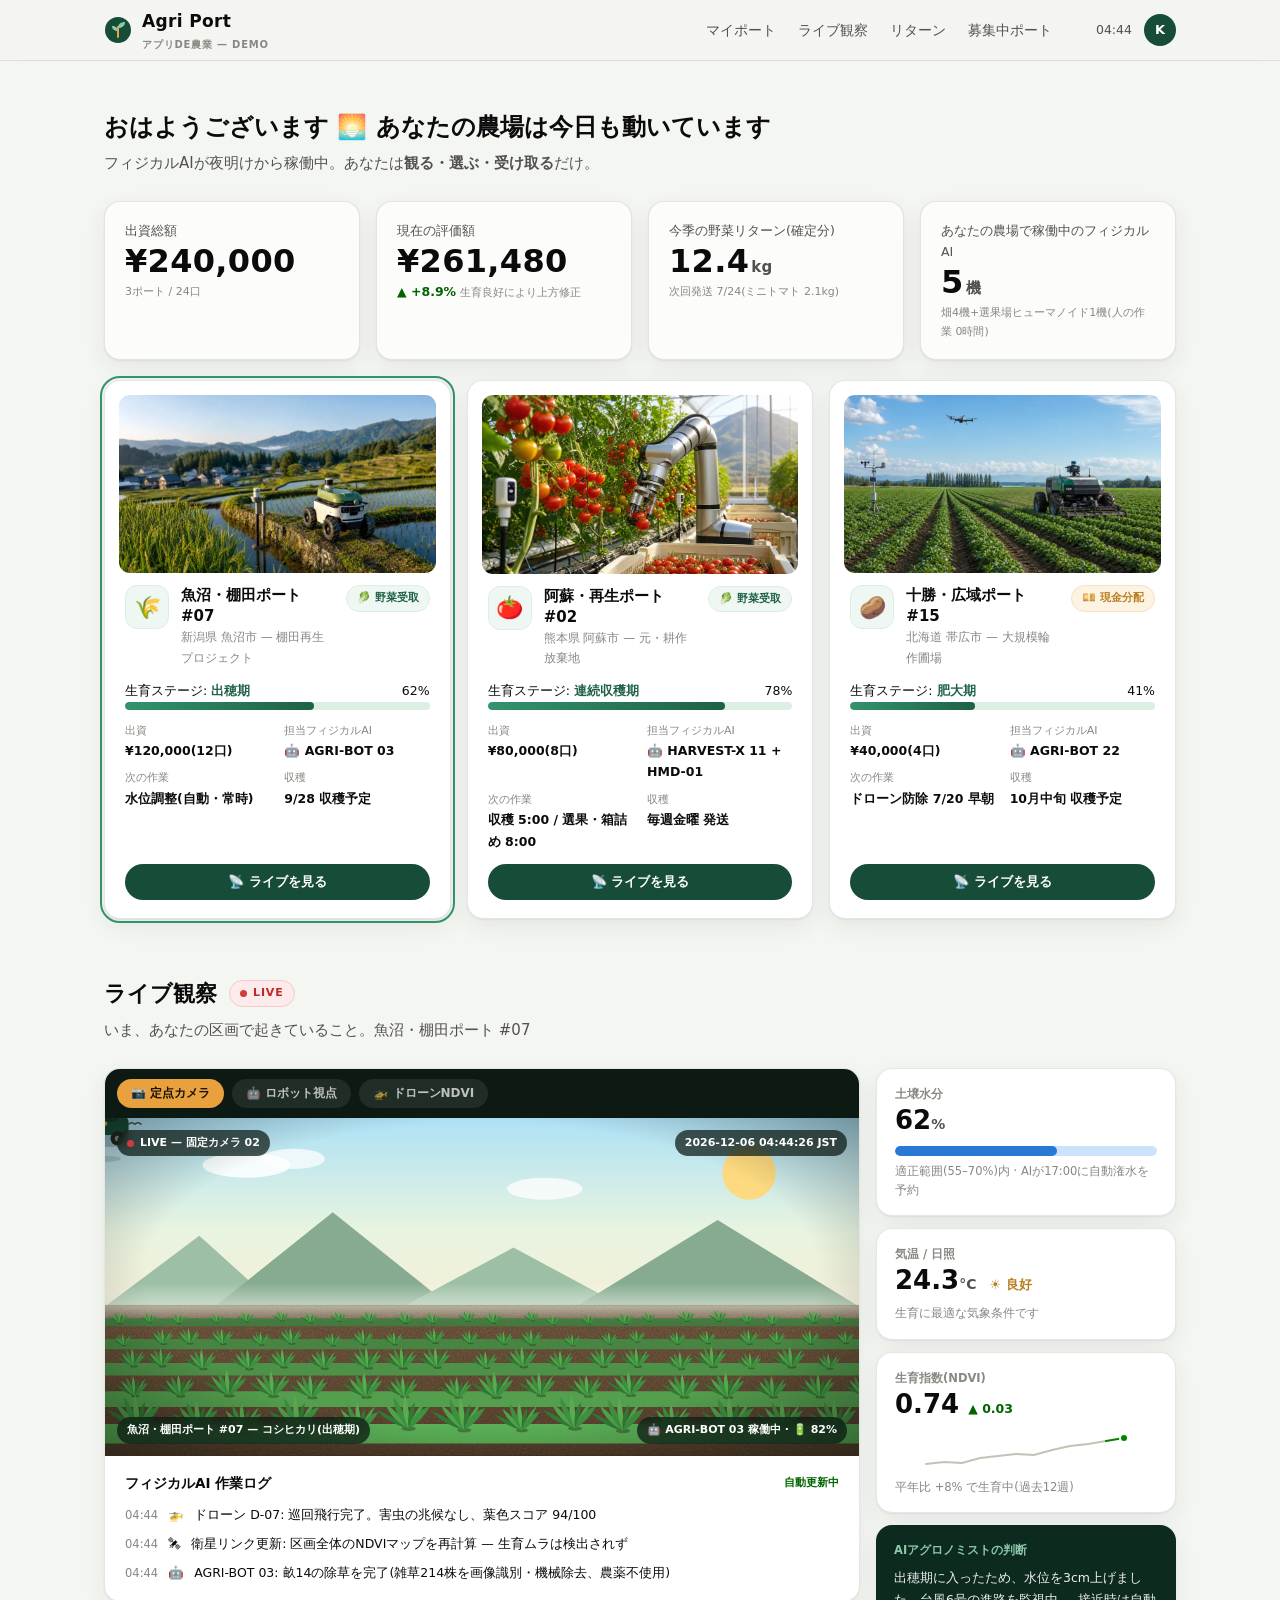
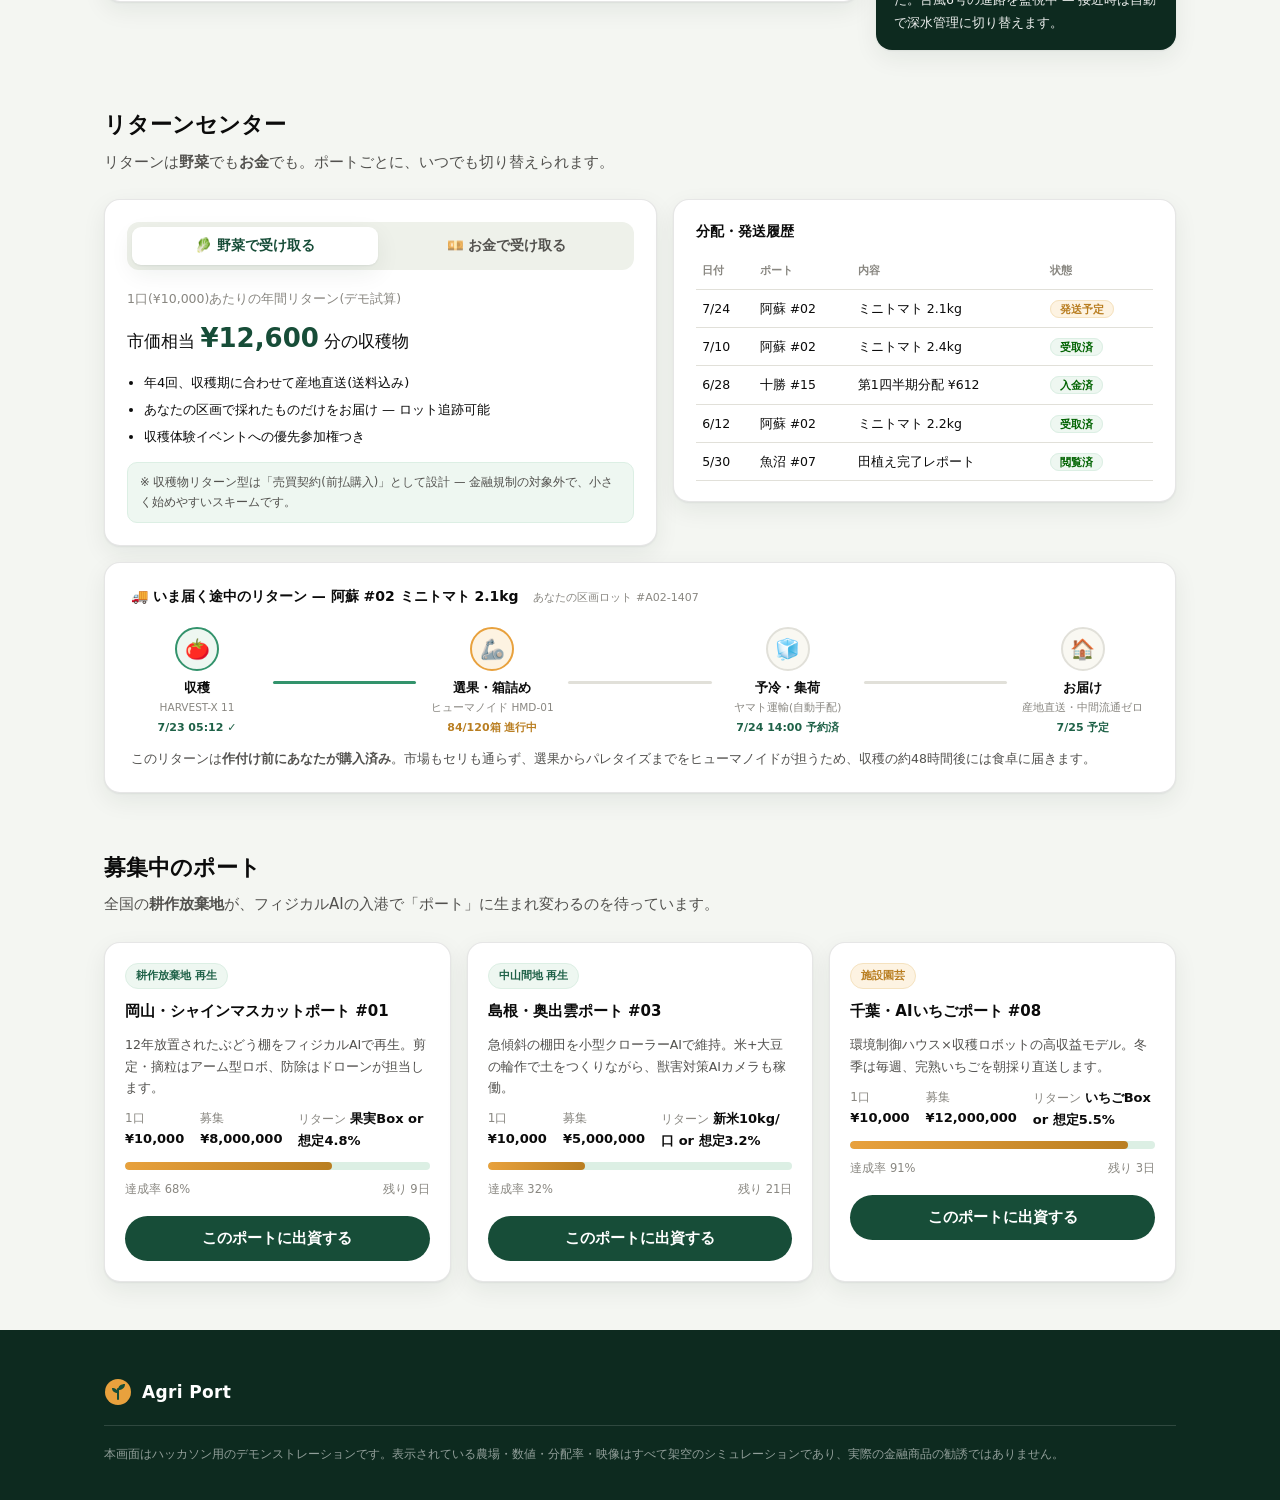
==== app.html @ afea21f0 "Agri Port — フィジカルAI×投資型参加農業のハッカソンDEMO アプリDE農業: フィジカルAIが耕作を担い、人間は1口1万円から出資して アプリでライブ観察し、リターンを野菜か金銭で受け" ====
<!DOCTYPE html>
<html lang="ja">
<head>
<meta charset="UTF-8">
<meta name="viewport" content="width=device-width, initial-scale=1.0">
<title>Agri Port — マイポート | アプリDE農業</title>
<link rel="stylesheet" href="assets/style.css">
<link rel="stylesheet" href="assets/app.css">
<link rel="icon" href="data:image/svg+xml,<svg xmlns='http://www.w3.org/2000/svg' viewBox='0 0 100 100'><text y='.9em' font-size='90'>🌱</text></svg>">
</head>
<body class="app-body">

<header class="site-header app-header">
  <div class="wrap">
    <a class="brand" href="index.html">
      <svg class="brand-mark" viewBox="0 0 28 28" aria-hidden="true">
        <circle cx="14" cy="14" r="13" fill="#174d38"/>
        <path d="M14 21V11" stroke="#e8a13d" stroke-width="2" stroke-linecap="round"/>
        <path d="M14 12c0-4 3-6 7-6 0 4-3 6-7 6zM14 15c0-3-2.5-5-6-5 0 3.5 2.5 5 6 5z" fill="#8cc7aa"/>
      </svg>
      <span>Agri Port<small>アプリDE農業 — DEMO</small></span>
    </a>
    <nav class="site-nav app-nav">
      <a href="#portfolio">マイポート</a>
      <a href="#live">ライブ観察</a>
      <a href="#returns">リターン</a>
      <a href="#market">募集中ポート</a>
    </nav>
    <div class="user-chip">
      <span class="clock" id="clock">--:--</span>
      <span class="avatar" aria-hidden="true">K</span>
    </div>
  </div>
</header>

<main class="wrap app-main">

  <!-- ================= Portfolio summary ================= -->
  <section id="portfolio" class="app-section">
    <div class="app-section-head">
      <h1>おはようございます 🌅 あなたの農場は今日も動いています</h1>
      <p class="app-lede">フィジカルAIが夜明けから稼働中。あなたは<strong>観る・選ぶ・受け取る</strong>だけ。</p>
    </div>

    <div class="stat-row">
      <div class="stat-tile">
        <div class="stat-label">出資総額</div>
        <div class="stat-value">¥240,000</div>
        <div class="stat-note">3ポート / 24口</div>
      </div>
      <div class="stat-tile">
        <div class="stat-label">現在の評価額</div>
        <div class="stat-value">¥261,480</div>
        <div class="stat-delta up">▲ +8.9% <span class="stat-note-inline">生育良好により上方修正</span></div>
      </div>
      <div class="stat-tile">
        <div class="stat-label">今季の野菜リターン(確定分)</div>
        <div class="stat-value">12.4<small>kg</small></div>
        <div class="stat-note">次回発送 7/24(ミニトマト 2.1kg)</div>
      </div>
      <div class="stat-tile">
        <div class="stat-label">あなたの農場で稼働中のフィジカルAI</div>
        <div class="stat-value">5<small>機</small></div>
        <div class="stat-note">畑4機+選果場ヒューマノイド1機(人の作業 0時間)</div>
      </div>
    </div>

    <div class="port-grid" id="portGrid"><!-- JS renders port cards --></div>
  </section>

  <!-- ================= Live observe ================= -->
  <section id="live" class="app-section">
    <div class="app-section-head">
      <h2>ライブ観察 <span class="live-pill"><span class="live-dot"></span>LIVE</span></h2>
      <p class="app-lede">いま、あなたの区画で起きていること。<span id="liveSubtitle">魚沼・棚田ポート #07</span></p>
    </div>

    <div class="live-layout">
      <div class="live-stage card">
        <div class="cam-tabs" role="tablist" aria-label="カメラ切替">
          <button class="cam-tab on" data-cam="fixed" role="tab" aria-selected="true">📷 定点カメラ</button>
          <button class="cam-tab" data-cam="pov" role="tab" aria-selected="false">🤖 ロボット視点</button>
          <button class="cam-tab" data-cam="ndvi" role="tab" aria-selected="false">🚁 ドローンNDVI</button>
        </div>
        <div class="live-scene-wrap">
          <svg id="camFixed" class="cam-view" viewBox="0 0 960 430" role="img" aria-label="農場のライブ映像 — 定点カメラ(デモ用アニメーション)">
            <defs>
              <linearGradient id="sky" x1="0" y1="0" x2="0" y2="1">
                <stop offset="0" stop-color="#aee1f5"/>
                <stop offset="0.6" stop-color="#e8f4e0"/>
                <stop offset="1" stop-color="#f4efd8"/>
              </linearGradient>
              <linearGradient id="soil" x1="0" y1="0" x2="0" y2="1">
                <stop offset="0" stop-color="#8a6b4d"/>
                <stop offset="1" stop-color="#6d5138"/>
              </linearGradient>
            </defs>

            <!-- sky -->
            <rect width="960" height="240" fill="url(#sky)"/>
            <circle cx="820" cy="70" r="34" fill="#ffd97a" opacity="0.95"/>
            <g id="clouds">
              <ellipse cx="180" cy="60" rx="56" ry="16" fill="#fff" opacity="0.85"/>
              <ellipse cx="240" cy="52" rx="40" ry="13" fill="#fff" opacity="0.7"/>
              <ellipse cx="560" cy="90" rx="48" ry="14" fill="#fff" opacity="0.75"/>
            </g>
            <!-- mountains -->
            <path d="M0 240 L120 150 L220 240 Z" fill="#9dbfa5"/>
            <path d="M140 240 L290 120 L440 240 Z" fill="#86ab90"/>
            <path d="M380 240 L520 165 L660 240 Z" fill="#9dbfa5"/>
            <path d="M600 240 L780 130 L960 240 Z" fill="#86ab90"/>

            <!-- field -->
            <rect y="238" width="960" height="192" fill="url(#soil)"/>
            <g id="rows">
              <path d="M0 260 H960" stroke="#3f7d3f" stroke-width="10" opacity="0.9"/>
              <path d="M0 288 H960" stroke="#468a44" stroke-width="13" opacity="0.92"/>
              <path d="M0 320 H960" stroke="#4d964a" stroke-width="16" opacity="0.94"/>
              <path d="M0 358 H960" stroke="#54a350" stroke-width="20" opacity="0.96"/>
              <path d="M0 402 H960" stroke="#5bb057" stroke-width="25"/>
            </g>

            <!-- autonomous robot -->
            <g id="robot">
              <ellipse cx="0" cy="30" rx="34" ry="7" fill="#000" opacity="0.18"/>
              <rect x="-30" y="-2" width="60" height="24" rx="7" fill="#174d38"/>
              <rect x="-22" y="-14" width="30" height="16" rx="5" fill="#2a7a59"/>
              <rect x="-16" y="-10" width="12" height="8" rx="2" fill="#bfe9d4"/>
              <circle cx="-16" cy="26" r="9" fill="#20261f"/>
              <circle cx="16" cy="26" r="9" fill="#20261f"/>
              <circle cx="-16" cy="26" r="3.5" fill="#8a8a8a"/>
              <circle cx="16" cy="26" r="3.5" fill="#8a8a8a"/>
              <rect x="24" y="-22" width="3" height="22" fill="#e8a13d"/>
              <circle cx="25.5" cy="-24" r="4" fill="#e8a13d">
                <animate attributeName="opacity" values="1;0.3;1" dur="1.6s" repeatCount="indefinite"/>
              </circle>
            </g>

            <!-- drone -->
            <g id="drone">
              <ellipse cx="0" cy="52" rx="20" ry="4" fill="#000" opacity="0.12"/>
              <rect x="-16" y="-4" width="32" height="9" rx="4" fill="#123a2b"/>
              <line x1="-16" y1="0" x2="-30" y2="-8" stroke="#123a2b" stroke-width="3"/>
              <line x1="16" y1="0" x2="30" y2="-8" stroke="#123a2b" stroke-width="3"/>
              <ellipse cx="-30" cy="-9" rx="10" ry="2.6" fill="#52514e" opacity="0.8">
                <animate attributeName="rx" values="10;4;10" dur="0.22s" repeatCount="indefinite"/>
              </ellipse>
              <ellipse cx="30" cy="-9" rx="10" ry="2.6" fill="#52514e" opacity="0.8">
                <animate attributeName="rx" values="4;10;4" dur="0.22s" repeatCount="indefinite"/>
              </ellipse>
              <circle cx="0" cy="7" r="3" fill="#e8a13d"/>
            </g>
          </svg>

          <svg id="camPov" class="cam-view hidden" viewBox="0 0 960 430" role="img" aria-label="AGRI-BOT 03の機体カメラ映像 — AI雑草検出(デモ用アニメーション)"></svg>
          <svg id="camNdvi" class="cam-view hidden" viewBox="0 0 960 430" role="img" aria-label="ドローンによるNDVI生育マップ(デモ用アニメーション)"></svg>

          <div class="scene-chip scene-chip-tl"><span class="live-dot"></span> <span id="sceneCamLabel">LIVE — 固定カメラ 02</span></div>
          <div class="scene-chip scene-chip-tr" id="sceneClock">2026-07-18 07:41:23 JST</div>
          <div class="scene-chip scene-chip-bl" id="scenePort">魚沼・棚田ポート #07 — コシヒカリ(出穂期)</div>
          <div class="scene-chip scene-chip-br" id="sceneBot">🤖 AGRI-BOT 03 稼働中 · 🔋 82%</div>
        </div>

        <div class="log-feed">
          <div class="log-head">
            <strong>フィジカルAI 作業ログ</strong>
            <span class="log-live">自動更新中</span>
          </div>
          <ul id="logFeed"></ul>
        </div>
      </div>

      <aside class="telemetry">
        <div class="tele-card card">
          <div class="tele-label">土壌水分</div>
          <div class="tele-value">62<small>%</small></div>
          <div class="meter" role="img" aria-label="土壌水分 62% — 適正範囲">
            <div class="meter-fill" style="width:62%"></div>
          </div>
          <div class="tele-note">適正範囲(55–70%)内 · AIが17:00に自動潅水を予約</div>
        </div>
        <div class="tele-card card">
          <div class="tele-label">気温 / 日照</div>
          <div class="tele-value">24.3<small>°C</small> <span class="tele-sun">☀ 良好</span></div>
          <div class="tele-note">生育に最適な気象条件です</div>
        </div>
        <div class="tele-card card">
          <div class="tele-label">生育指数(NDVI)</div>
          <div class="tele-value">0.74 <span class="tele-up">▲ 0.03</span></div>
          <svg class="spark" viewBox="0 0 200 44" aria-hidden="true">
            <polyline points="0,36 18,34 36,35 54,30 72,28 90,26 108,27 126,22 144,18 162,16 180,13" fill="none" stroke="#c3c2b7" stroke-width="2" stroke-linecap="round"/>
            <polyline points="180,13 198,10" fill="none" stroke="#008300" stroke-width="2" stroke-linecap="round"/>
            <circle cx="198" cy="10" r="4" fill="#008300" stroke="#fcfcfb" stroke-width="2"/>
          </svg>
          <div class="tele-note">平年比 +8% で生育中(過去12週)</div>
        </div>
        <div class="tele-card card tele-ai">
          <div class="tele-label">AIアグロノミストの判断</div>
          <p>出穂期に入ったため、水位を3cm上げました。台風6号の進路を監視中 — 接近時は自動で深水管理に切り替えます。</p>
        </div>
      </aside>
    </div>
  </section>

  <!-- ================= Returns ================= -->
  <section id="returns" class="app-section">
    <div class="app-section-head">
      <h2>リターンセンター</h2>
      <p class="app-lede">リターンは<strong>野菜</strong>でも<strong>お金</strong>でも。ポートごとに、いつでも切り替えられます。</p>
    </div>

    <div class="returns-layout">
      <div class="return-sim card">
        <div class="return-toggle" role="tablist" aria-label="リターン方式の選択">
          <button class="rt-btn on" id="rtVeg" role="tab" aria-selected="true">🥬 野菜で受け取る</button>
          <button class="rt-btn" id="rtCash" role="tab" aria-selected="false">💴 お金で受け取る</button>
        </div>

        <div class="return-panel" id="panelVeg">
          <div class="rp-headline">1口(¥10,000)あたりの年間リターン(デモ試算)</div>
          <div class="rp-value">市価相当 <strong>¥12,600</strong> 分の収穫物</div>
          <ul class="rp-points">
            <li>年4回、収穫期に合わせて産地直送(送料込み)</li>
            <li>あなたの区画で採れたものだけをお届け — ロット追跡可能</li>
            <li>収穫体験イベントへの優先参加権つき</li>
          </ul>
          <div class="rp-note">※ 収穫物リターン型は「売買契約(前払購入)」として設計 — 金融規制の対象外で、小さく始めやすいスキームです。</div>
        </div>

        <div class="return-panel hidden" id="panelCash">
          <div class="rp-headline">1口(¥10,000)あたりの年間分配(デモ試算)</div>
          <div class="rp-value">想定分配率 <strong>3.0〜5.5%</strong> <span class="rp-small">(作柄連動)</span></div>
          <ul class="rp-points">
            <li>販売収益から運営費を除き、匿名組合契約に基づき分配</li>
            <li>作柄・市況により変動(元本保証はありません)</li>
            <li>分配金の一部を「次の荒廃農地再生」に再投資するオプションあり</li>
          </ul>
          <div class="rp-note">※ 金銭リターン型は金商法上の集団投資スキームに該当 — 第二種金融商品取引業者との提携により提供する設計です。</div>
        </div>
      </div>

      <div class="return-history card">
        <div class="rh-head">分配・発送履歴</div>
        <table>
          <thead><tr><th>日付</th><th>ポート</th><th>内容</th><th>状態</th></tr></thead>
          <tbody>
            <tr><td>7/24</td><td>阿蘇 #02</td><td>ミニトマト 2.1kg</td><td><span class="badge badge-plan">発送予定</span></td></tr>
            <tr><td>7/10</td><td>阿蘇 #02</td><td>ミニトマト 2.4kg</td><td><span class="badge badge-done">受取済</span></td></tr>
            <tr><td>6/28</td><td>十勝 #15</td><td>第1四半期分配 ¥612</td><td><span class="badge badge-done">入金済</span></td></tr>
            <tr><td>6/12</td><td>阿蘇 #02</td><td>ミニトマト 2.2kg</td><td><span class="badge badge-done">受取済</span></td></tr>
            <tr><td>5/30</td><td>魚沼 #07</td><td>田植え完了レポート</td><td><span class="badge badge-done">閲覧済</span></td></tr>
          </tbody>
        </table>
      </div>

      <div class="chain-card card">
        <div class="rh-head">🚚 いま届く途中のリターン — 阿蘇 #02 ミニトマト 2.1kg <span class="chain-note">あなたの区画ロット #A02-1407</span></div>
        <div class="chain-steps">
          <div class="chain-step done">
            <div class="cs-ico">🍅</div>
            <div class="cs-name">収穫</div>
            <div class="cs-by">HARVEST-X 11</div>
            <div class="cs-time">7/23 05:12 ✓</div>
          </div>
          <div class="chain-bar done"></div>
          <div class="chain-step active">
            <div class="cs-ico">🦾</div>
            <div class="cs-name">選果・箱詰め</div>
            <div class="cs-by">ヒューマノイド HMD-01</div>
            <div class="cs-time">84/120箱 進行中</div>
          </div>
          <div class="chain-bar"></div>
          <div class="chain-step">
            <div class="cs-ico">🧊</div>
            <div class="cs-name">予冷・集荷</div>
            <div class="cs-by">ヤマト運輸(自動手配)</div>
            <div class="cs-time">7/24 14:00 予約済</div>
          </div>
          <div class="chain-bar"></div>
          <div class="chain-step">
            <div class="cs-ico">🏠</div>
            <div class="cs-name">お届け</div>
            <div class="cs-by">産地直送・中間流通ゼロ</div>
            <div class="cs-time">7/25 予定</div>
          </div>
        </div>
        <p class="chain-foot">このリターンは<strong>作付け前にあなたが購入済み</strong>。市場もセリも通らず、選果からパレタイズまでをヒューマノイドが担うため、収穫の約48時間後には食卓に届きます。</p>
      </div>
    </div>
  </section>

  <!-- ================= Market ================= -->
  <section id="market" class="app-section">
    <div class="app-section-head">
      <h2>募集中のポート</h2>
      <p class="app-lede">全国の<strong>耕作放棄地</strong>が、フィジカルAIの入港で「ポート」に生まれ変わるのを待っています。</p>
    </div>
    <div class="market-grid" id="marketGrid"><!-- JS renders --></div>
  </section>

</main>

<footer class="site-footer">
  <div class="wrap">
    <a class="brand" href="index.html">
      <svg class="brand-mark" viewBox="0 0 28 28" aria-hidden="true">
        <circle cx="14" cy="14" r="13" fill="#e8a13d"/>
        <path d="M14 21V11" stroke="#174d38" stroke-width="2" stroke-linecap="round"/>
        <path d="M14 12c0-4 3-6 7-6 0 4-3 6-7 6zM14 15c0-3-2.5-5-6-5 0 3.5 2.5 5 6 5z" fill="#174d38"/>
      </svg>
      <span>Agri Port</span>
    </a>
    <div class="disclaimer">
      本画面はハッカソン用のデモンストレーションです。表示されている農場・数値・分配率・映像はすべて架空のシミュレーションであり、実際の金融商品の勧誘ではありません。
    </div>
  </div>
</footer>

<div class="toast" id="toast" role="status"></div>

<script src="assets/app.js"></script>
<script src="assets/scenes.js"></script>
</body>
</html>
---- assets/style.css ----
/* ============================================================
   Agri Port — shared design tokens & base styles
   ============================================================ */
:root {
  color-scheme: light;

  /* Brand */
  --green-950: #0d2a1f;
  --green-900: #123a2b;
  --green-800: #174d38;
  --green-700: #1e6147;
  --green-600: #277a59;
  --green-500: #33936c;
  --green-300: #8cc7aa;
  --green-100: #dcefe4;
  --green-50:  #eef7f1;
  --amber:      #e8a13d;
  --amber-deep: #b97e21;

  /* Surfaces & ink (chart tokens follow the validated reference palette) */
  --page:       #f9f8f2;
  --card:       #ffffff;
  --surface-1:  #fcfcfb;   /* chart surface */
  --ink:        #0b0b0b;
  --ink-2:      #52514e;
  --muted:      #898781;
  --grid:       #e1e0d9;
  --baseline:   #c3c2b7;
  --hairline:   rgba(11, 11, 11, 0.10);

  /* Chart series (validated light-mode slots) */
  --series-blue:  #2a78d6;
  --series-green: #008300;
  --seq-250: #86b6ef;
  --seq-400: #3987e5;
  --seq-550: #1c5cab;
  --good:     #0ca30c;
  --good-text:#006300;
  --critical: #d03b3b;

  --radius: 16px;
  --radius-sm: 10px;
  --shadow: 0 1px 2px rgba(13, 42, 31, 0.06), 0 8px 24px rgba(13, 42, 31, 0.07);
  --shadow-lg: 0 2px 6px rgba(13, 42, 31, 0.08), 0 18px 48px rgba(13, 42, 31, 0.12);

  --font: "Hiragino Sans", "Hiragino Kaku Gothic ProN", "Yu Gothic UI",
          "Noto Sans JP", system-ui, -apple-system, "Segoe UI", sans-serif;
}

* { margin: 0; padding: 0; box-sizing: border-box; }

html { scroll-behavior: smooth; }

body {
  font-family: var(--font);
  background: var(--page);
  color: var(--ink);
  line-height: 1.7;
  font-size: 15px;
  -webkit-font-smoothing: antialiased;
}

img, svg { max-width: 100%; display: block; }

a { color: inherit; text-decoration: none; }

button {
  font-family: inherit;
  border: none;
  cursor: pointer;
  background: none;
  color: inherit;
  font-size: inherit;
}

.wrap { max-width: 1120px; margin: 0 auto; padding: 0 24px; }

/* ---------- Shared header ---------- */
.site-header {
  position: sticky; top: 0; z-index: 50;
  background: rgba(249, 248, 242, 0.88);
  backdrop-filter: blur(12px);
  border-bottom: 1px solid var(--hairline);
}
.site-header .wrap {
  display: flex; align-items: center; gap: 28px;
  height: 60px;
}
.brand {
  display: flex; align-items: center; gap: 10px;
  font-weight: 700; font-size: 17px; letter-spacing: 0.02em;
}
.brand .brand-mark { width: 28px; height: 28px; flex: none; }
.brand small {
  display: block; font-size: 10px; font-weight: 600;
  color: var(--muted); letter-spacing: 0.08em;
}
.site-nav { display: flex; gap: 22px; margin-left: auto; font-size: 13.5px; color: var(--ink-2); }
.site-nav a:hover { color: var(--green-700); }
.header-cta {
  background: var(--green-800); color: #fff;
  padding: 8px 18px; border-radius: 999px;
  font-size: 13.5px; font-weight: 600;
  transition: background 0.15s ease;
}
.header-cta:hover { background: var(--green-700); }

/* ---------- Buttons ---------- */
.btn {
  display: inline-flex; align-items: center; justify-content: center; gap: 8px;
  padding: 13px 28px; border-radius: 999px;
  font-weight: 700; font-size: 15px;
  transition: transform 0.15s ease, background 0.15s ease, box-shadow 0.15s ease;
}
.btn:active { transform: scale(0.98); }
.btn-primary { background: var(--amber); color: var(--green-950); box-shadow: var(--shadow); }
.btn-primary:hover { background: #f0ad4f; box-shadow: var(--shadow-lg); }
.btn-ghost { background: rgba(255,255,255,0.12); color: #fff; border: 1px solid rgba(255,255,255,0.35); }
.btn-ghost:hover { background: rgba(255,255,255,0.2); }
.btn-green { background: var(--green-800); color: #fff; }
.btn-green:hover { background: var(--green-700); }

/* ---------- Section scaffolding ---------- */
.section { padding: 88px 0; }
.section-alt { background: #fff; border-top: 1px solid var(--hairline); border-bottom: 1px solid var(--hairline); }
.kicker {
  display: inline-block; font-size: 12px; font-weight: 700;
  letter-spacing: 0.14em; color: var(--green-600);
  background: var(--green-50); border: 1px solid var(--green-100);
  padding: 4px 12px; border-radius: 999px; margin-bottom: 14px;
}
.section h2 { font-size: 30px; line-height: 1.4; letter-spacing: 0.01em; margin-bottom: 12px; }
.section .lede { color: var(--ink-2); max-width: 640px; margin-bottom: 40px; }

/* ---------- Cards ---------- */
.card {
  background: var(--card);
  border: 1px solid var(--hairline);
  border-radius: var(--radius);
  box-shadow: var(--shadow);
}

/* ---------- Chart components (dataviz spec) ---------- */
.viz-card {
  background: var(--surface-1);
  border: 1px solid var(--hairline);
  border-radius: var(--radius);
  padding: 20px 20px 14px;
  box-shadow: var(--shadow);
}
.viz-title { font-size: 14.5px; font-weight: 700; }
.viz-sub { font-size: 12px; color: var(--muted); margin-bottom: 10px; }
.viz-plot { position: relative; }
.viz-plot svg { width: 100%; height: auto; }
.viz-source { font-size: 11px; color: var(--muted); margin-top: 8px; }
.viz-source a { text-decoration: underline; text-underline-offset: 2px; }

.viz-tooltip {
  position: absolute; pointer-events: none; z-index: 10;
  background: #fff; border: 1px solid var(--hairline);
  border-radius: 8px; box-shadow: var(--shadow-lg);
  padding: 8px 12px; font-size: 12px; line-height: 1.5;
  white-space: nowrap; opacity: 0; transition: opacity 0.1s ease;
}
.viz-tooltip.on { opacity: 1; }
.viz-tooltip .tt-label { color: var(--muted); font-size: 11px; }
.viz-tooltip .tt-value { font-weight: 700; font-variant-numeric: tabular-nums; }

.viz-table { margin-top: 10px; }
.viz-table summary {
  font-size: 12px; color: var(--muted); cursor: pointer;
  list-style: none; display: inline-flex; align-items: center; gap: 6px;
}
.viz-table summary::before { content: "▸"; font-size: 10px; }
.viz-table[open] summary::before { content: "▾"; }
.viz-table table {
  width: 100%; border-collapse: collapse; margin-top: 8px; font-size: 12px;
}
.viz-table th, .viz-table td {
  text-align: right; padding: 5px 10px;
  border-bottom: 1px solid var(--grid);
  font-variant-numeric: tabular-nums;
}
.viz-table th:first-child, .viz-table td:first-child { text-align: left; }
.viz-table th { color: var(--muted); font-weight: 600; }

/* Stat tiles */
.stat-row {
  display: grid; grid-template-columns: repeat(auto-fit, minmax(210px, 1fr));
  gap: 16px;
}
.stat-tile {
  background: var(--surface-1);
  border: 1px solid var(--hairline);
  border-radius: var(--radius);
  padding: 18px 20px;
  box-shadow: var(--shadow);
}
.stat-label { font-size: 12.5px; color: var(--ink-2); }
.stat-value { font-size: 32px; font-weight: 700; line-height: 1.25; letter-spacing: 0.01em; }
.stat-value small { font-size: 15px; font-weight: 600; color: var(--ink-2); margin-left: 2px; }
.stat-delta { font-size: 12.5px; font-weight: 600; }
.stat-delta.down { color: var(--critical); }
.stat-delta.up { color: var(--good-text); }
.stat-note { font-size: 11px; color: var(--muted); margin-top: 2px; }

/* ---------- Footer ---------- */
.site-footer {
  background: var(--green-950); color: rgba(255,255,255,0.75);
  padding: 48px 0 36px; font-size: 13px;
}
.site-footer .brand { color: #fff; margin-bottom: 10px; }
.site-footer .disclaimer {
  margin-top: 18px; padding-top: 18px;
  border-top: 1px solid rgba(255,255,255,0.14);
  font-size: 11.5px; color: rgba(255,255,255,0.55);
  line-height: 1.8;
}

@media (max-width: 720px) {
  .section { padding: 64px 0; }
  .section h2 { font-size: 24px; }
  .site-nav { display: none; }
}
---- assets/app.css ----
/* ============================================================
   Agri Port — app demo styles
   ============================================================ */

.app-body { background: #f4f6f2; }

.app-header { background: rgba(244, 246, 242, 0.9); }
.user-chip { margin-left: 16px; display: flex; align-items: center; gap: 12px; }
.user-chip .clock { font-size: 12.5px; color: var(--ink-2); font-variant-numeric: tabular-nums; }
.user-chip .avatar {
  width: 32px; height: 32px; border-radius: 50%;
  background: var(--green-800); color: #fff;
  display: grid; place-items: center;
  font-size: 13px; font-weight: 700;
}
.app-nav { margin-left: auto; }

.app-main { padding-bottom: 40px; }
.app-section { padding: 48px 0 8px; }
.app-section-head h1 { font-size: 24px; line-height: 1.5; }
.app-section-head h2 { font-size: 22px; display: flex; align-items: center; gap: 12px; }
.app-lede { color: var(--ink-2); margin: 6px 0 24px; }
.stat-note-inline { font-weight: 400; color: var(--muted); font-size: 11px; }

/* ---------- Port cards ---------- */
.port-grid {
  margin-top: 20px;
  display: grid; grid-template-columns: repeat(auto-fit, minmax(300px, 1fr));
  gap: 16px;
}
.port-card { padding: 14px 14px 18px; display: flex; flex-direction: column; gap: 12px; }
.port-photo {
  width: 100%; aspect-ratio: 16 / 9; object-fit: cover;
  border-radius: 11px; display: block;
}
.port-card .port-top, .port-card > div:not(:first-child), .port-card dl, .port-card .port-actions { padding: 0 6px; }
.port-top { display: flex; align-items: flex-start; gap: 12px; }
.port-icon {
  width: 44px; height: 44px; border-radius: 12px; flex: none;
  background: var(--green-50); border: 1px solid var(--green-100);
  display: grid; place-items: center; font-size: 22px;
}
.port-name { font-weight: 700; font-size: 15px; line-height: 1.4; }
.port-loc { font-size: 12px; color: var(--muted); }
.port-return-badge {
  margin-left: auto; flex: none;
  font-size: 11px; font-weight: 700; padding: 3px 10px; border-radius: 999px;
}
.port-return-badge.veg { background: var(--green-50); color: var(--green-700); border: 1px solid var(--green-100); }
.port-return-badge.cash { background: #fdf3e2; color: var(--amber-deep); border: 1px solid #f5e2bf; }

.port-stage { display: flex; align-items: baseline; justify-content: space-between; font-size: 12.5px; }
.port-stage strong { color: var(--green-700); }
.stagebar { height: 8px; border-radius: 999px; background: var(--green-100); overflow: hidden; }
.stagebar > div { height: 100%; border-radius: 999px; background: linear-gradient(90deg, var(--green-500), var(--green-700)); }

.port-meta { display: grid; grid-template-columns: 1fr 1fr; gap: 8px 14px; font-size: 12.5px; }
.port-meta dt { color: var(--muted); font-size: 11px; }
.port-meta dd { font-weight: 600; }
.port-actions { display: flex; gap: 10px; margin-top: auto; padding-top: 6px; }
.port-actions .btn { padding: 9px 18px; font-size: 13px; flex: 1; }
.port-card.is-live { outline: 2px solid var(--green-500); outline-offset: 2px; }

/* ---------- Live section ---------- */
.live-pill {
  display: inline-flex; align-items: center; gap: 6px;
  font-size: 11px; font-weight: 700; letter-spacing: 0.08em;
  color: #c22525; background: #fdeaea; border: 1px solid #f5c9c9;
  padding: 3px 10px; border-radius: 999px;
}
.live-dot {
  width: 7px; height: 7px; border-radius: 50%; background: #d03b3b;
  animation: pulse 1.4s ease-in-out infinite;
}
@keyframes pulse { 0%,100% { opacity: 1; } 50% { opacity: 0.25; } }

.live-layout {
  display: grid; grid-template-columns: minmax(0, 1fr) 300px; gap: 16px;
  align-items: start;
}
.live-stage { overflow: hidden; }
.cam-tabs {
  display: flex; gap: 8px; padding: 10px 12px;
  background: #0d1a14;
}
.cam-tab {
  font-size: 12px; font-weight: 600; padding: 6px 14px;
  border-radius: 999px; color: rgba(255, 255, 255, 0.7);
  background: rgba(255, 255, 255, 0.08);
  transition: all 0.15s ease;
}
.cam-tab:hover { background: rgba(255, 255, 255, 0.16); }
.cam-tab.on { background: var(--amber); color: #1a1206; font-weight: 700; }
.live-scene-wrap { position: relative; background: #0d1a14; }
.live-scene-wrap svg { display: block; width: 100%; height: auto; }
.cam-view.hidden { display: none; }

.sway {
  transform-box: fill-box;
  transform-origin: 50% 100%;
  animation: sway 3.8s ease-in-out infinite alternate;
}
@keyframes sway {
  from { transform: rotate(-2.2deg); }
  to   { transform: rotate(2.6deg); }
}
.bob { animation: bob 5.5s ease-in-out infinite; }
@keyframes bob {
  0%, 100% { transform: translateY(0); }
  50%      { transform: translateY(3px); }
}

.scene-chip {
  position: absolute; font-size: 11px; font-weight: 600;
  background: rgba(10, 24, 18, 0.72); color: #fff;
  padding: 4px 10px; border-radius: 999px;
  display: inline-flex; align-items: center; gap: 6px;
  backdrop-filter: blur(4px);
}
.scene-chip-tl { top: 12px; left: 12px; }
.scene-chip-tr { top: 12px; right: 12px; font-variant-numeric: tabular-nums; }
.scene-chip-bl { bottom: 12px; left: 12px; }
.scene-chip-br { bottom: 12px; right: 12px; }

/* scene animations */
#robot { animation: patrol 26s linear infinite; }
@keyframes patrol {
  0%   { transform: translate(1020px, 330px) scaleX(-1); }
  46%  { transform: translate(-70px, 330px) scaleX(-1); }
  50%  { transform: translate(-70px, 292px) scaleX(1); }
  96%  { transform: translate(1020px, 292px) scaleX(1); }
  100% { transform: translate(1020px, 330px) scaleX(-1); }
}
#drone { animation: patrolAir 18s ease-in-out infinite; }
@keyframes patrolAir {
  0%   { transform: translate(150px, 150px); }
  25%  { transform: translate(430px, 118px); }
  50%  { transform: translate(760px, 155px); }
  75%  { transform: translate(430px, 185px); }
  100% { transform: translate(150px, 150px); }
}
#clouds { animation: drift 70s linear infinite; }
@keyframes drift {
  from { transform: translateX(-120px); }
  to   { transform: translateX(1080px); }
}
@media (prefers-reduced-motion: reduce) {
  #robot, #drone, #clouds, .live-dot, .sway, .bob { animation: none; }
}

/* log feed */
.log-feed { padding: 16px 20px 18px; }
.log-head {
  display: flex; align-items: center; justify-content: space-between;
  font-size: 13.5px; margin-bottom: 10px;
}
.log-live { font-size: 11px; color: var(--good-text); font-weight: 600; }
#logFeed { list-style: none; display: flex; flex-direction: column; gap: 7px; }
#logFeed li {
  font-size: 12.5px; display: flex; gap: 10px; align-items: baseline;
  animation: slidein 0.35s ease;
}
#logFeed li .lt { color: var(--muted); font-variant-numeric: tabular-nums; flex: none; font-size: 11.5px; }
#logFeed li .lb { flex: none; }
@keyframes slidein {
  from { opacity: 0; transform: translateY(-6px); }
  to   { opacity: 1; transform: none; }
}

/* telemetry */
.telemetry { display: flex; flex-direction: column; gap: 12px; }
.tele-card { padding: 16px 18px; }
.tele-label { font-size: 11.5px; color: var(--muted); font-weight: 600; }
.tele-value { font-size: 26px; font-weight: 700; line-height: 1.3; }
.tele-value small { font-size: 14px; color: var(--ink-2); font-weight: 600; }
.tele-sun { font-size: 13px; color: var(--amber-deep); font-weight: 700; margin-left: 4px; }
.tele-up { font-size: 12.5px; color: var(--good-text); font-weight: 700; }
.tele-note { font-size: 11.5px; color: var(--muted); margin-top: 6px; line-height: 1.6; }
.spark { width: 100%; height: 44px; margin-top: 6px; }

.meter { height: 10px; border-radius: 999px; background: #cde2fb; margin-top: 8px; overflow: hidden; }
.meter-fill { height: 100%; border-radius: 999px; background: #2a78d6; }

.tele-ai { background: var(--green-950); color: rgba(255,255,255,0.92); border: none; }
.tele-ai .tele-label { color: var(--green-300); }
.tele-ai p { font-size: 12.5px; line-height: 1.8; margin-top: 6px; }

/* ---------- Returns ---------- */
.returns-layout {
  display: grid; grid-template-columns: minmax(0, 1.1fr) minmax(0, 1fr); gap: 16px;
  align-items: start;
}
.return-sim { padding: 22px; }
.return-toggle {
  display: grid; grid-template-columns: 1fr 1fr; gap: 6px;
  background: #eef1ea; border-radius: 12px; padding: 5px; margin-bottom: 18px;
}
.rt-btn {
  padding: 10px; border-radius: 9px; font-weight: 700; font-size: 13.5px;
  color: var(--ink-2); transition: all 0.15s ease;
}
.rt-btn.on { background: #fff; color: var(--green-800); box-shadow: var(--shadow); }
.return-panel.hidden { display: none; }
.rp-headline { font-size: 12.5px; color: var(--muted); }
.rp-value { font-size: 17px; margin: 6px 0 12px; }
.rp-value strong { font-size: 26px; color: var(--green-800); }
.rp-small { font-size: 12px; color: var(--muted); }
.rp-points { padding-left: 1.3em; font-size: 13px; display: flex; flex-direction: column; gap: 5px; }
.rp-note {
  margin-top: 14px; font-size: 11.5px; color: var(--ink-2); line-height: 1.7;
  background: var(--green-50); border: 1px solid var(--green-100);
  border-radius: 10px; padding: 10px 12px;
}

/* supply-chain tracker */
.chain-card { grid-column: 1 / -1; padding: 22px 26px; }
.chain-note { font-size: 11px; color: var(--muted); font-weight: 400; margin-left: 10px; }
.chain-steps { display: flex; align-items: center; gap: 10px; margin: 18px 0 6px; }
.chain-step { flex: 0 0 auto; text-align: center; min-width: 132px; }
.chain-step .cs-ico {
  width: 44px; height: 44px; border-radius: 50%; margin: 0 auto 6px;
  display: grid; place-items: center; font-size: 20px;
  background: var(--page); border: 2px solid var(--grid);
}
.chain-step.done .cs-ico { background: var(--green-50); border-color: var(--green-500); }
.chain-step.active .cs-ico {
  background: #fdf3e2; border-color: var(--amber);
  animation: pulse-ring 1.6s ease-in-out infinite;
}
@keyframes pulse-ring {
  0%, 100% { box-shadow: 0 0 0 0 rgba(232, 161, 61, 0.35); }
  50%      { box-shadow: 0 0 0 8px rgba(232, 161, 61, 0); }
}
.chain-step .cs-name { font-size: 13px; font-weight: 700; }
.chain-step .cs-by { font-size: 10.5px; color: var(--muted); }
.chain-step .cs-time { font-size: 11px; font-weight: 600; color: var(--green-700); margin-top: 2px; }
.chain-step.active .cs-time { color: var(--amber-deep); }
.chain-bar { flex: 1 1 auto; height: 3px; border-radius: 3px; background: var(--grid); min-width: 20px; }
.chain-bar.done { background: var(--green-500); }
.chain-foot { font-size: 12.5px; color: var(--ink-2); margin-top: 10px; line-height: 1.8; }
@media (max-width: 720px) {
  .chain-steps { flex-wrap: wrap; }
  .chain-bar { display: none; }
  .chain-step { flex: 1 1 40%; margin-bottom: 10px; }
}

.return-history { padding: 20px 22px; }
.rh-head { font-weight: 700; font-size: 14px; margin-bottom: 10px; }
.return-history table { width: 100%; border-collapse: collapse; font-size: 12.5px; }
.return-history th, .return-history td { text-align: left; padding: 8px 6px; border-bottom: 1px solid var(--grid); }
.return-history th { color: var(--muted); font-size: 11px; font-weight: 600; }
.badge { font-size: 10.5px; font-weight: 700; padding: 2px 9px; border-radius: 999px; white-space: nowrap; }
.badge-done { background: var(--green-50); color: var(--good-text); border: 1px solid var(--green-100); }
.badge-plan { background: #fdf3e2; color: var(--amber-deep); border: 1px solid #f5e2bf; }

/* ---------- Market ---------- */
.market-grid {
  display: grid; grid-template-columns: repeat(auto-fit, minmax(300px, 1fr));
  gap: 16px;
}
.market-card { padding: 20px; display: flex; flex-direction: column; gap: 10px; }
.market-tag {
  align-self: flex-start; font-size: 10.5px; font-weight: 700;
  padding: 3px 10px; border-radius: 999px;
  background: #fdf3e2; color: var(--amber-deep); border: 1px solid #f5e2bf;
}
.market-tag.renew { background: var(--green-50); color: var(--green-700); border-color: var(--green-100); }
.market-name { font-weight: 700; font-size: 15px; }
.market-desc { font-size: 12.5px; color: var(--ink-2); line-height: 1.7; }
.market-meta { display: flex; gap: 16px; font-size: 12px; color: var(--muted); }
.market-meta strong { color: var(--ink); font-size: 13px; }
.fundbar { height: 8px; border-radius: 999px; background: var(--green-100); overflow: hidden; }
.fundbar > div { height: 100%; background: linear-gradient(90deg, var(--amber), var(--amber-deep)); border-radius: 999px; }
.fund-note { font-size: 11.5px; color: var(--muted); display: flex; justify-content: space-between; }
.market-card .btn { margin-top: 6px; }
.market-card .btn[disabled] { background: var(--green-100); color: var(--green-700); cursor: default; }

/* ---------- Toast ---------- */
.toast {
  position: fixed; left: 50%; bottom: 28px; transform: translateX(-50%) translateY(20px);
  background: var(--green-950); color: #fff;
  padding: 12px 22px; border-radius: 999px; font-size: 13.5px; font-weight: 600;
  box-shadow: var(--shadow-lg); opacity: 0; pointer-events: none;
  transition: all 0.25s ease; z-index: 100; max-width: 90vw; text-align: center;
}
.toast.on { opacity: 1; transform: translateX(-50%) translateY(0); }

@media (max-width: 900px) {
  .live-layout, .returns-layout { grid-template-columns: 1fr; }
  .telemetry { flex-direction: row; flex-wrap: wrap; }
  .tele-card { flex: 1 1 240px; }
}
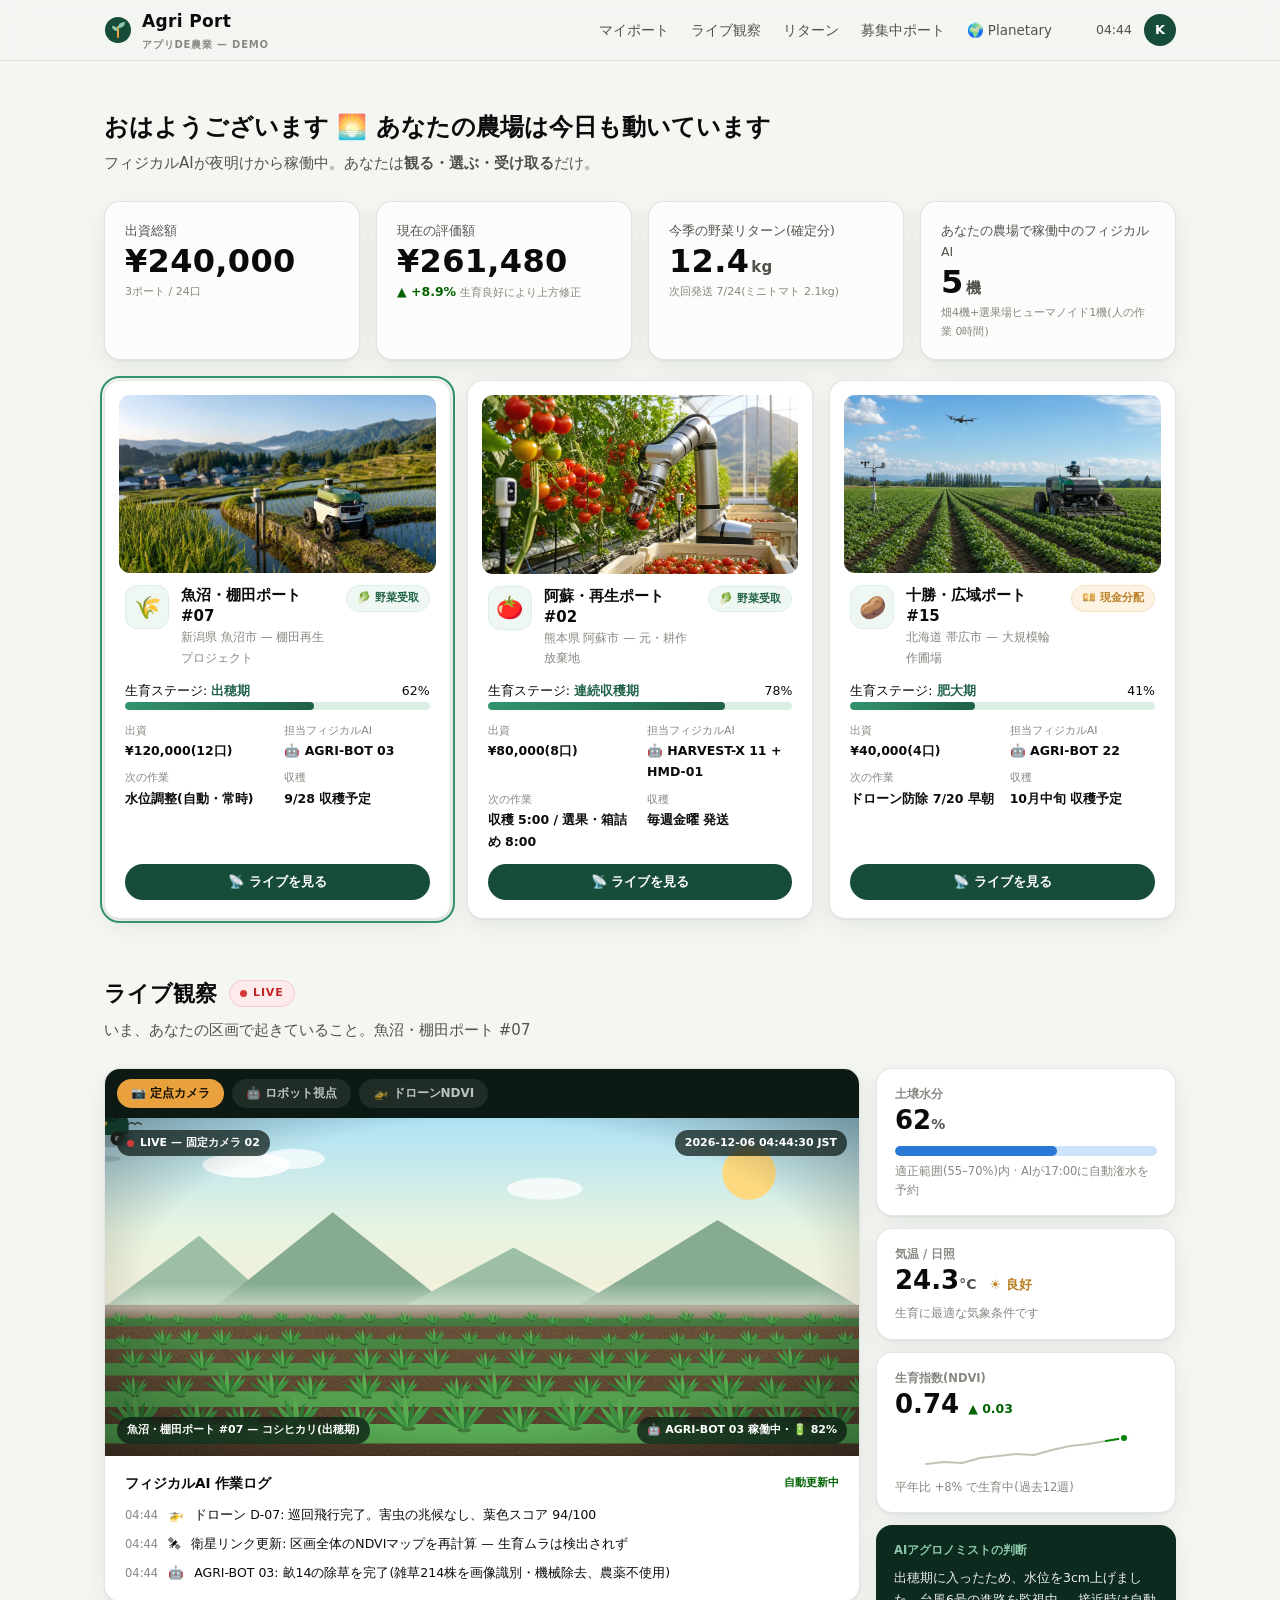
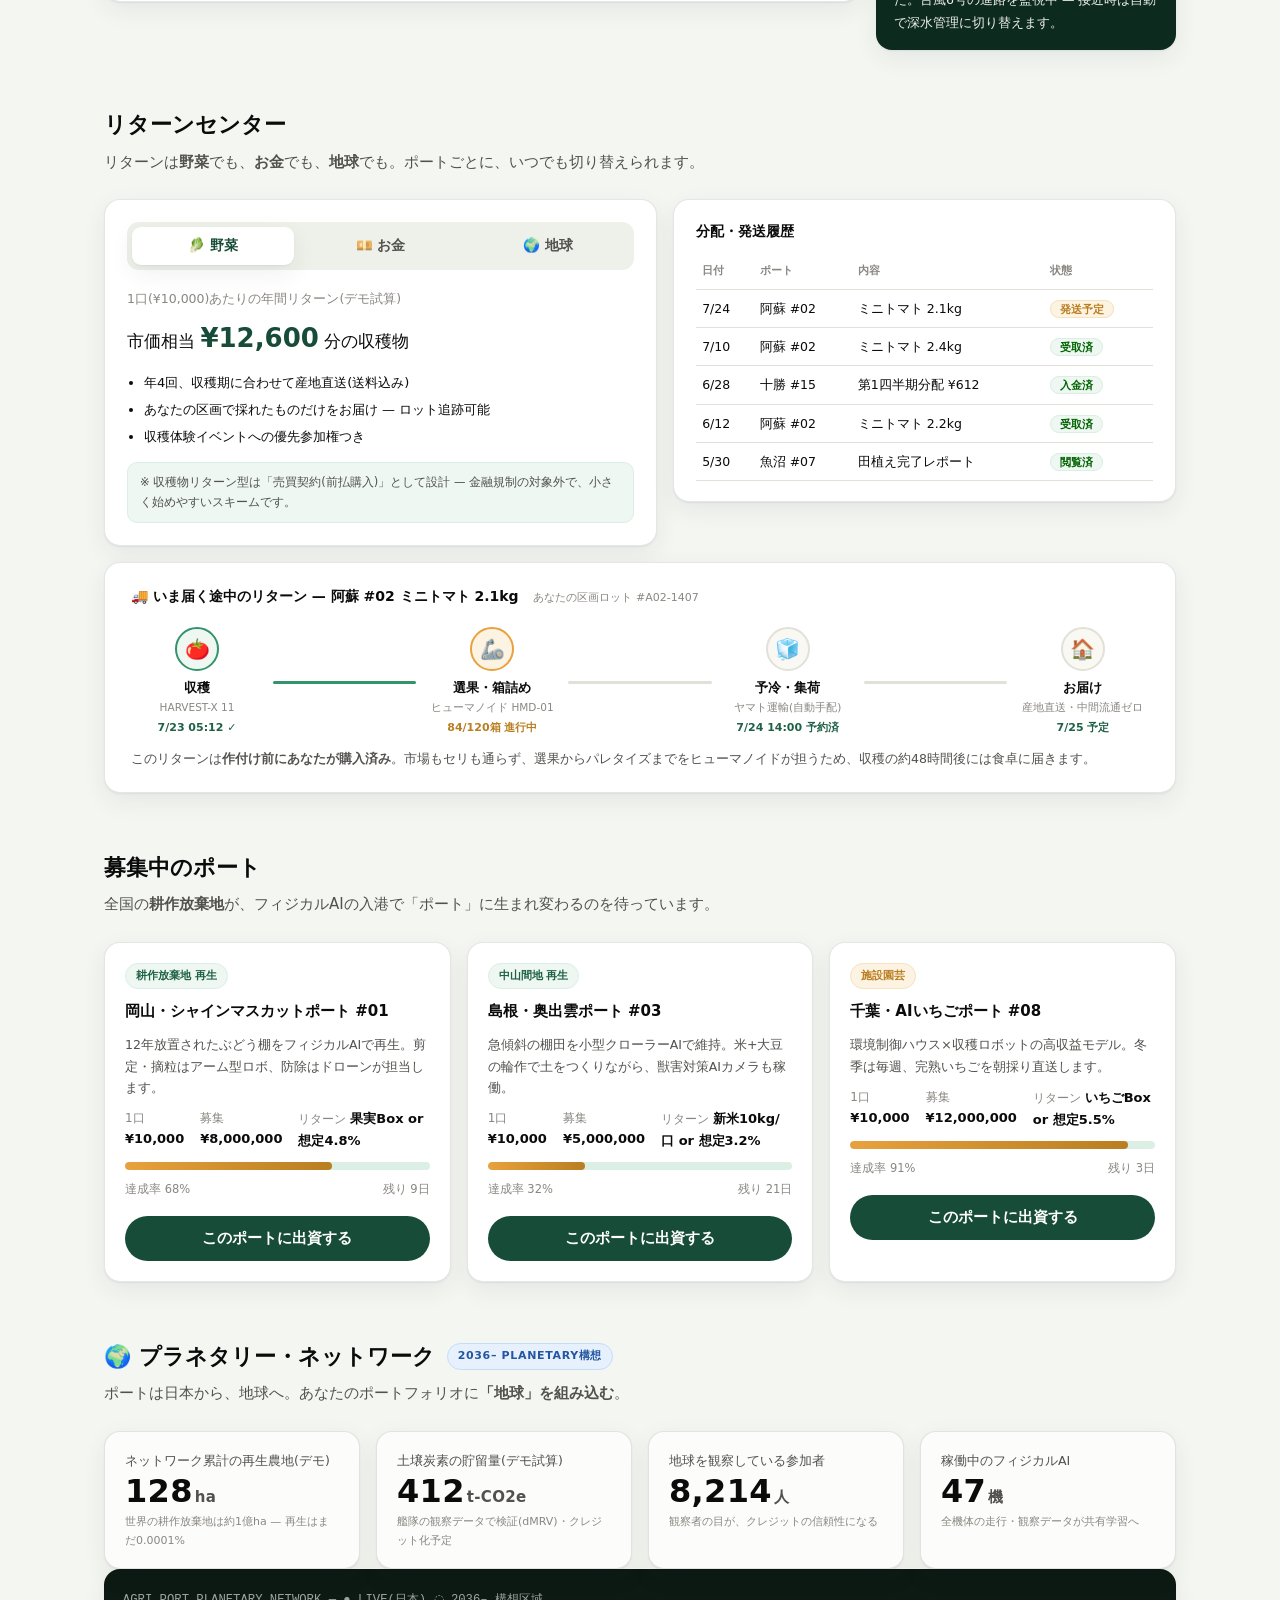
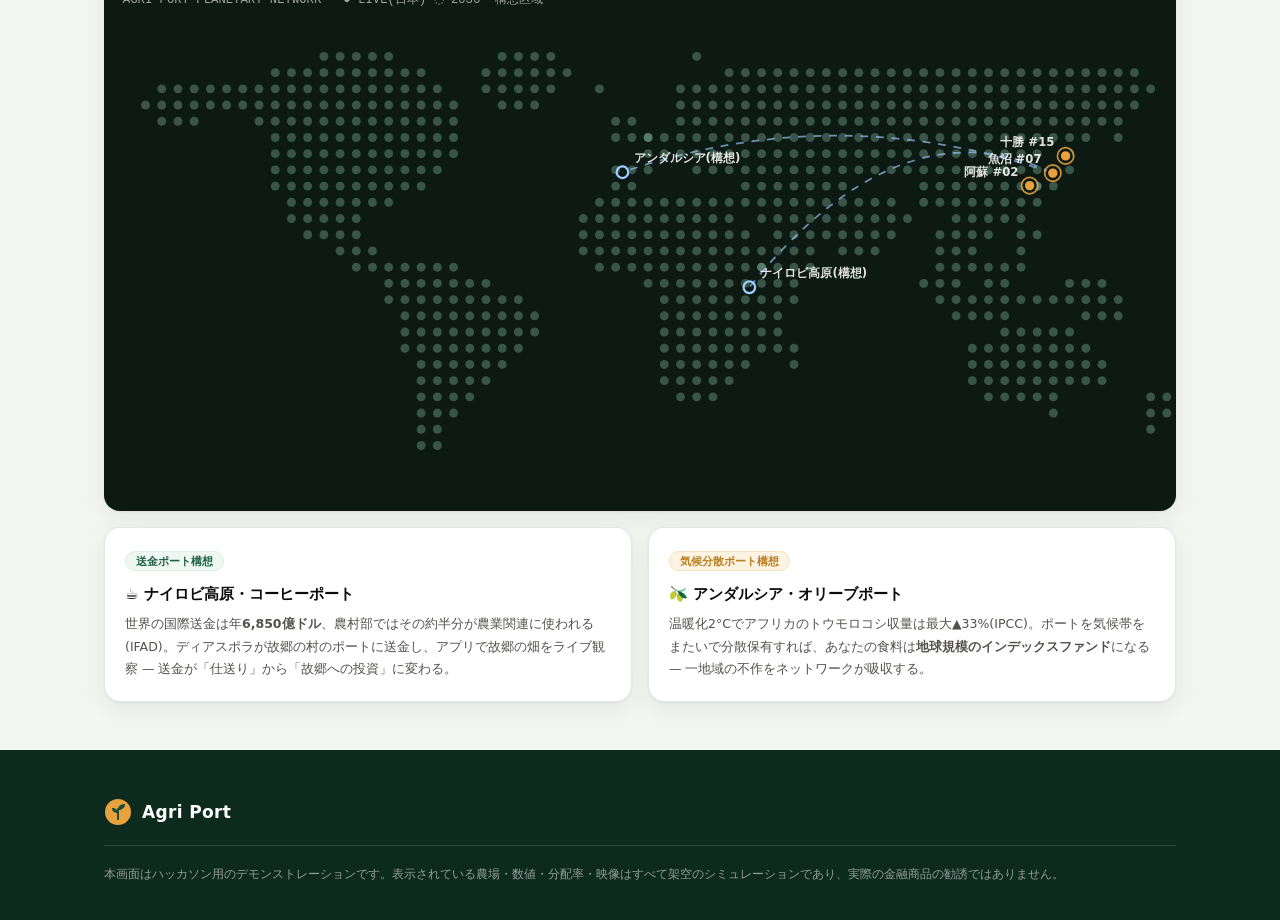
==== commit 40f607ba: "PLANETARY構想とフィジカルAI体系を追加 — 地球人として解くソリューションへ - LP: PLANETARYセクション(世界統計・高齢化の国際比較・Track C/MRV/送金ポートの3ピラ" ====
--- a/app.html
+++ b/app.html
@@ -25,6 +25,7 @@
       <a href="#live">ライブ観察</a>
       <a href="#returns">リターン</a>
       <a href="#market">募集中ポート</a>
+      <a href="#planet">🌍 Planetary</a>
     </nav>
     <div class="user-chip">
       <span class="clock" id="clock">--:--</span>
@@ -206,14 +207,15 @@
   <section id="returns" class="app-section">
     <div class="app-section-head">
       <h2>リターンセンター</h2>
-      <p class="app-lede">リターンは<strong>野菜</strong>でも<strong>お金</strong>でも。ポートごとに、いつでも切り替えられます。</p>
+      <p class="app-lede">リターンは<strong>野菜</strong>でも、<strong>お金</strong>でも、<strong>地球</strong>でも。ポートごとに、いつでも切り替えられます。</p>
     </div>
 
     <div class="returns-layout">
       <div class="return-sim card">
-        <div class="return-toggle" role="tablist" aria-label="リターン方式の選択">
-          <button class="rt-btn on" id="rtVeg" role="tab" aria-selected="true">🥬 野菜で受け取る</button>
-          <button class="rt-btn" id="rtCash" role="tab" aria-selected="false">💴 お金で受け取る</button>
+        <div class="return-toggle rt-three" role="tablist" aria-label="リターン方式の選択">
+          <button class="rt-btn on" id="rtVeg" role="tab" aria-selected="true">🥬 野菜</button>
+          <button class="rt-btn" id="rtCash" role="tab" aria-selected="false">💴 お金</button>
+          <button class="rt-btn" id="rtEarth" role="tab" aria-selected="false">🌍 地球</button>
         </div>
 
         <div class="return-panel" id="panelVeg">
@@ -236,6 +238,17 @@
             <li>分配金の一部を「次の荒廃農地再生」に再投資するオプションあり</li>
           </ul>
           <div class="rp-note">※ 金銭リターン型は金商法上の集団投資スキームに該当 — 第二種金融商品取引業者との提携により提供する設計です。</div>
+        </div>
+
+        <div class="return-panel hidden" id="panelEarth">
+          <div class="rp-headline">あなたの持分の再生農地が貯留する炭素(デモ試算)</div>
+          <div class="rp-value">1ポート(2ha)あたり <strong>年2〜6 t-CO2e</strong> <span class="rp-small">(土壌+バイオマス)</span></div>
+          <ul class="rp-points">
+            <li>荒廃農地の再生=土壌炭素の回復。ロボットの無農薬除草・不耕起管理が貯留を最大化</li>
+            <li><strong>艦隊の毎日の観察(NDVI・作業ログ・衛星)がそのまま検証データ(dMRV)になる</strong></li>
+            <li>リターンは「クレジット償却証明(あなたのCO2排出の相殺)」or 売却分の分配</li>
+          </ul>
+          <div class="rp-note">※ Track C(構想): ボランタリーカーボン市場の検証プロトコル準拠が前提。従来のMRVは$50〜200/haかかり信頼性が最大の課題 — 常時観察する艦隊はこれを構造的に解決します。</div>
         </div>
       </div>
 
@@ -298,6 +311,54 @@
     <div class="market-grid" id="marketGrid"><!-- JS renders --></div>
   </section>
 
+  <!-- ================= Planetary ================= -->
+  <section id="planet" class="app-section">
+    <div class="app-section-head">
+      <h2>🌍 プラネタリー・ネットワーク <span class="preview-pill">2036– PLANETARY構想</span></h2>
+      <p class="app-lede">ポートは日本から、地球へ。あなたのポートフォリオに<strong>「地球」を組み込む</strong>。</p>
+    </div>
+
+    <div class="stat-row">
+      <div class="stat-tile">
+        <div class="stat-label">ネットワーク累計の再生農地(デモ)</div>
+        <div class="stat-value">128<small>ha</small></div>
+        <div class="stat-note">世界の耕作放棄地は約1億ha — 再生はまだ0.0001%</div>
+      </div>
+      <div class="stat-tile">
+        <div class="stat-label">土壌炭素の貯留量(デモ試算)</div>
+        <div class="stat-value">412<small>t-CO2e</small></div>
+        <div class="stat-note">艦隊の観察データで検証(dMRV)・クレジット化予定</div>
+      </div>
+      <div class="stat-tile">
+        <div class="stat-label">地球を観察している参加者</div>
+        <div class="stat-value">8,214<small>人</small></div>
+        <div class="stat-note">観察者の目が、クレジットの信頼性になる</div>
+      </div>
+      <div class="stat-tile">
+        <div class="stat-label">稼働中のフィジカルAI</div>
+        <div class="stat-value">47<small>機</small></div>
+        <div class="stat-note">全機体の走行・観察データが共有学習へ</div>
+      </div>
+    </div>
+
+    <div class="planet-map card">
+      <svg id="worldMap" viewBox="0 0 960 470" role="img" aria-label="Agri Portの世界ポート網マップ(デモ) — 日本3ポートが稼働中、ケニアとスペインは構想区域"></svg>
+    </div>
+
+    <div class="planet-grid">
+      <div class="card planet-card">
+        <span class="market-tag renew">送金ポート構想</span>
+        <div class="market-name">☕ ナイロビ高原・コーヒーポート</div>
+        <p class="market-desc">世界の国際送金は年<strong>6,850億ドル</strong>、農村部ではその約半分が農業関連に使われる(IFAD)。ディアスポラが故郷の村のポートに送金し、アプリで故郷の畑をライブ観察 — 送金が「仕送り」から「故郷への投資」に変わる。</p>
+      </div>
+      <div class="card planet-card">
+        <span class="market-tag">気候分散ポート構想</span>
+        <div class="market-name">🫒 アンダルシア・オリーブポート</div>
+        <p class="market-desc">温暖化2°Cでアフリカのトウモロコシ収量は最大▲33%(IPCC)。ポートを気候帯をまたいで分散保有すれば、あなたの食料は<strong>地球規模のインデックスファンド</strong>になる — 一地域の不作をネットワークが吸収する。</p>
+      </div>
+    </div>
+  </section>
+
 </main>
 
 <footer class="site-footer">
@@ -320,5 +381,6 @@
 
 <script src="assets/app.js"></script>
 <script src="assets/scenes.js"></script>
+<script src="assets/planetary.js"></script>
 </body>
 </html>
--- a/assets/app.css
+++ b/assets/app.css
@@ -275,6 +275,25 @@
 .market-card .btn { margin-top: 6px; }
 .market-card .btn[disabled] { background: var(--green-100); color: var(--green-700); cursor: default; }
 
+/* ---------- Planetary ---------- */
+.preview-pill {
+  display: inline-flex; align-items: center;
+  font-size: 11px; font-weight: 700; letter-spacing: 0.06em;
+  color: #2456a0; background: #e7f0fd; border: 1px solid #c4dcf7;
+  padding: 3px 10px; border-radius: 999px;
+}
+.planet-map { background: #0d1a14; overflow: hidden; padding: 8px 0; }
+.planet-map svg { display: block; width: 100%; height: auto; }
+.planet-grid {
+  display: grid; grid-template-columns: 1fr 1fr; gap: 16px; margin-top: 16px;
+}
+@media (max-width: 800px) { .planet-grid { grid-template-columns: 1fr; } }
+.planet-card { padding: 20px; }
+.planet-card .market-name { margin: 8px 0 6px; font-weight: 700; font-size: 15px; }
+.planet-card .market-desc { font-size: 12.5px; color: var(--ink-2); line-height: 1.8; }
+
+.rt-three { grid-template-columns: 1fr 1fr 1fr; }
+
 /* ---------- Toast ---------- */
 .toast {
   position: fixed; left: 50%; bottom: 28px; transform: translateX(-50%) translateY(20px);
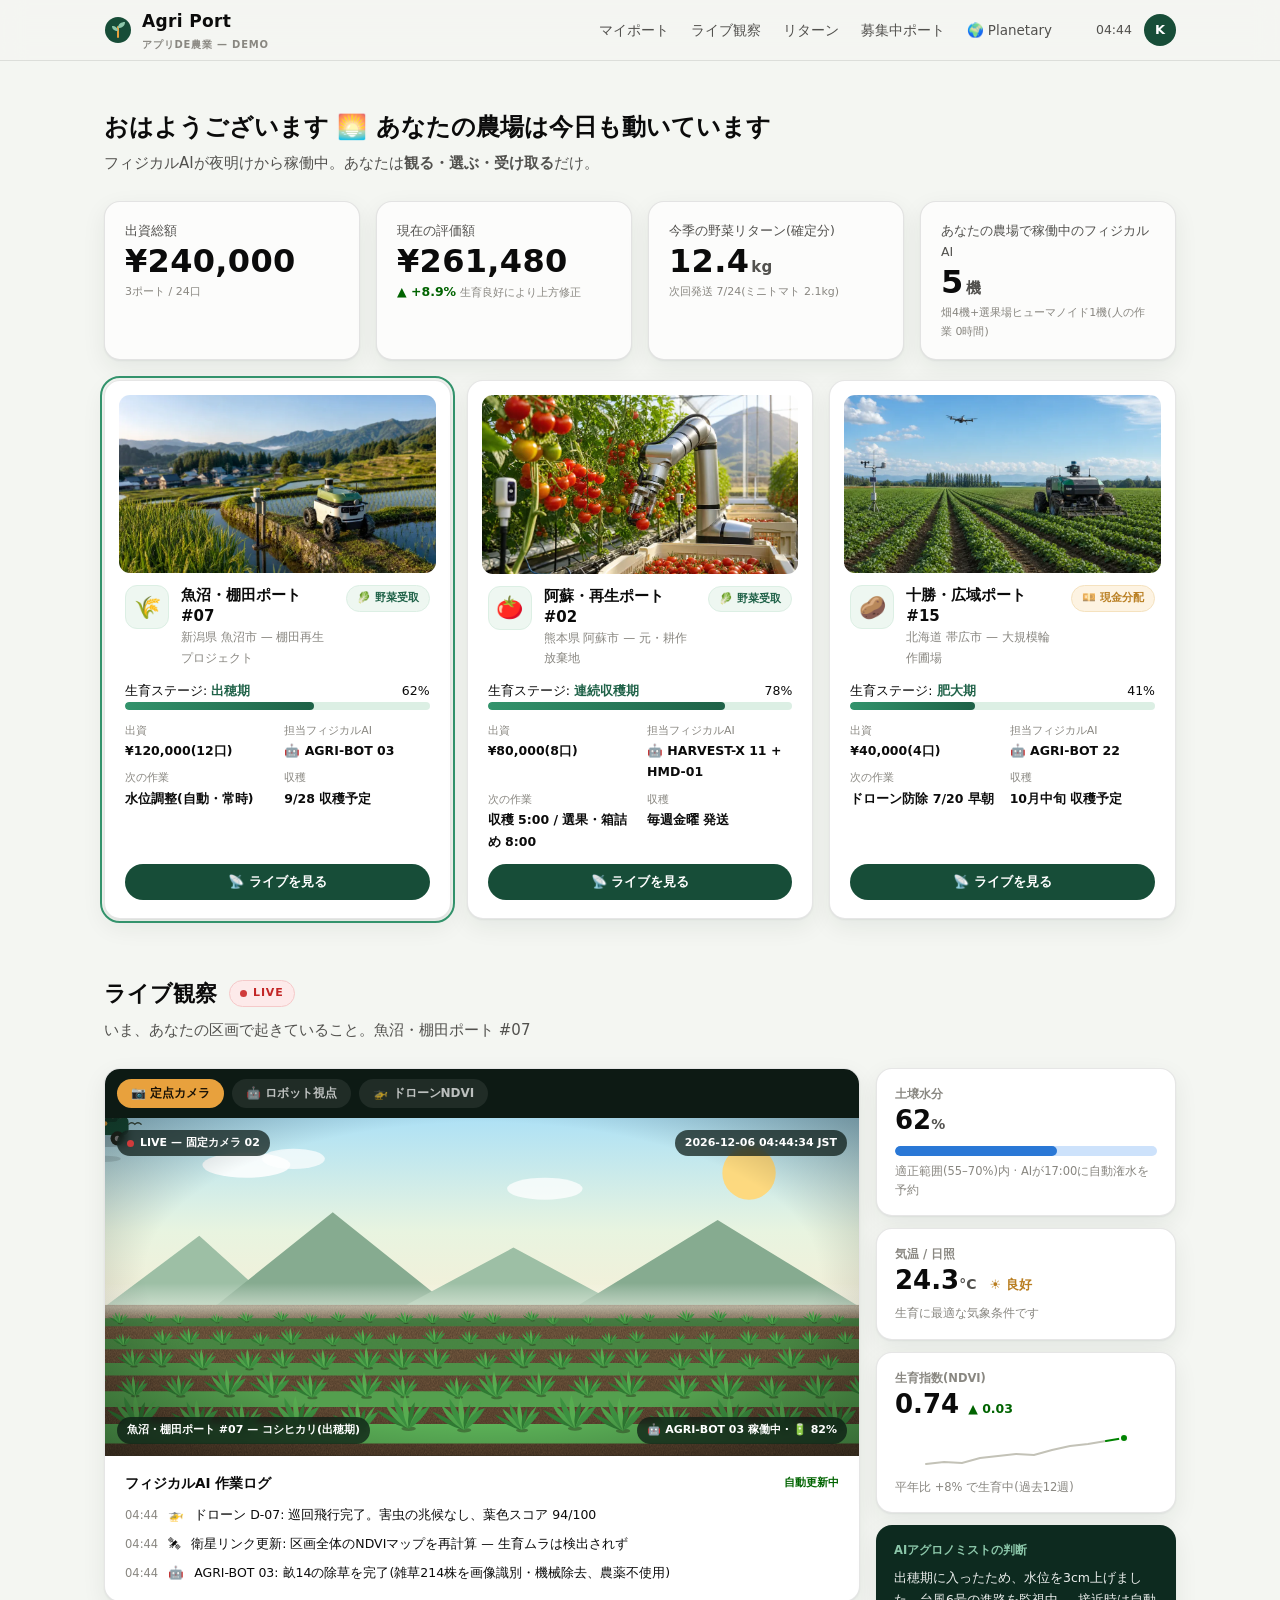
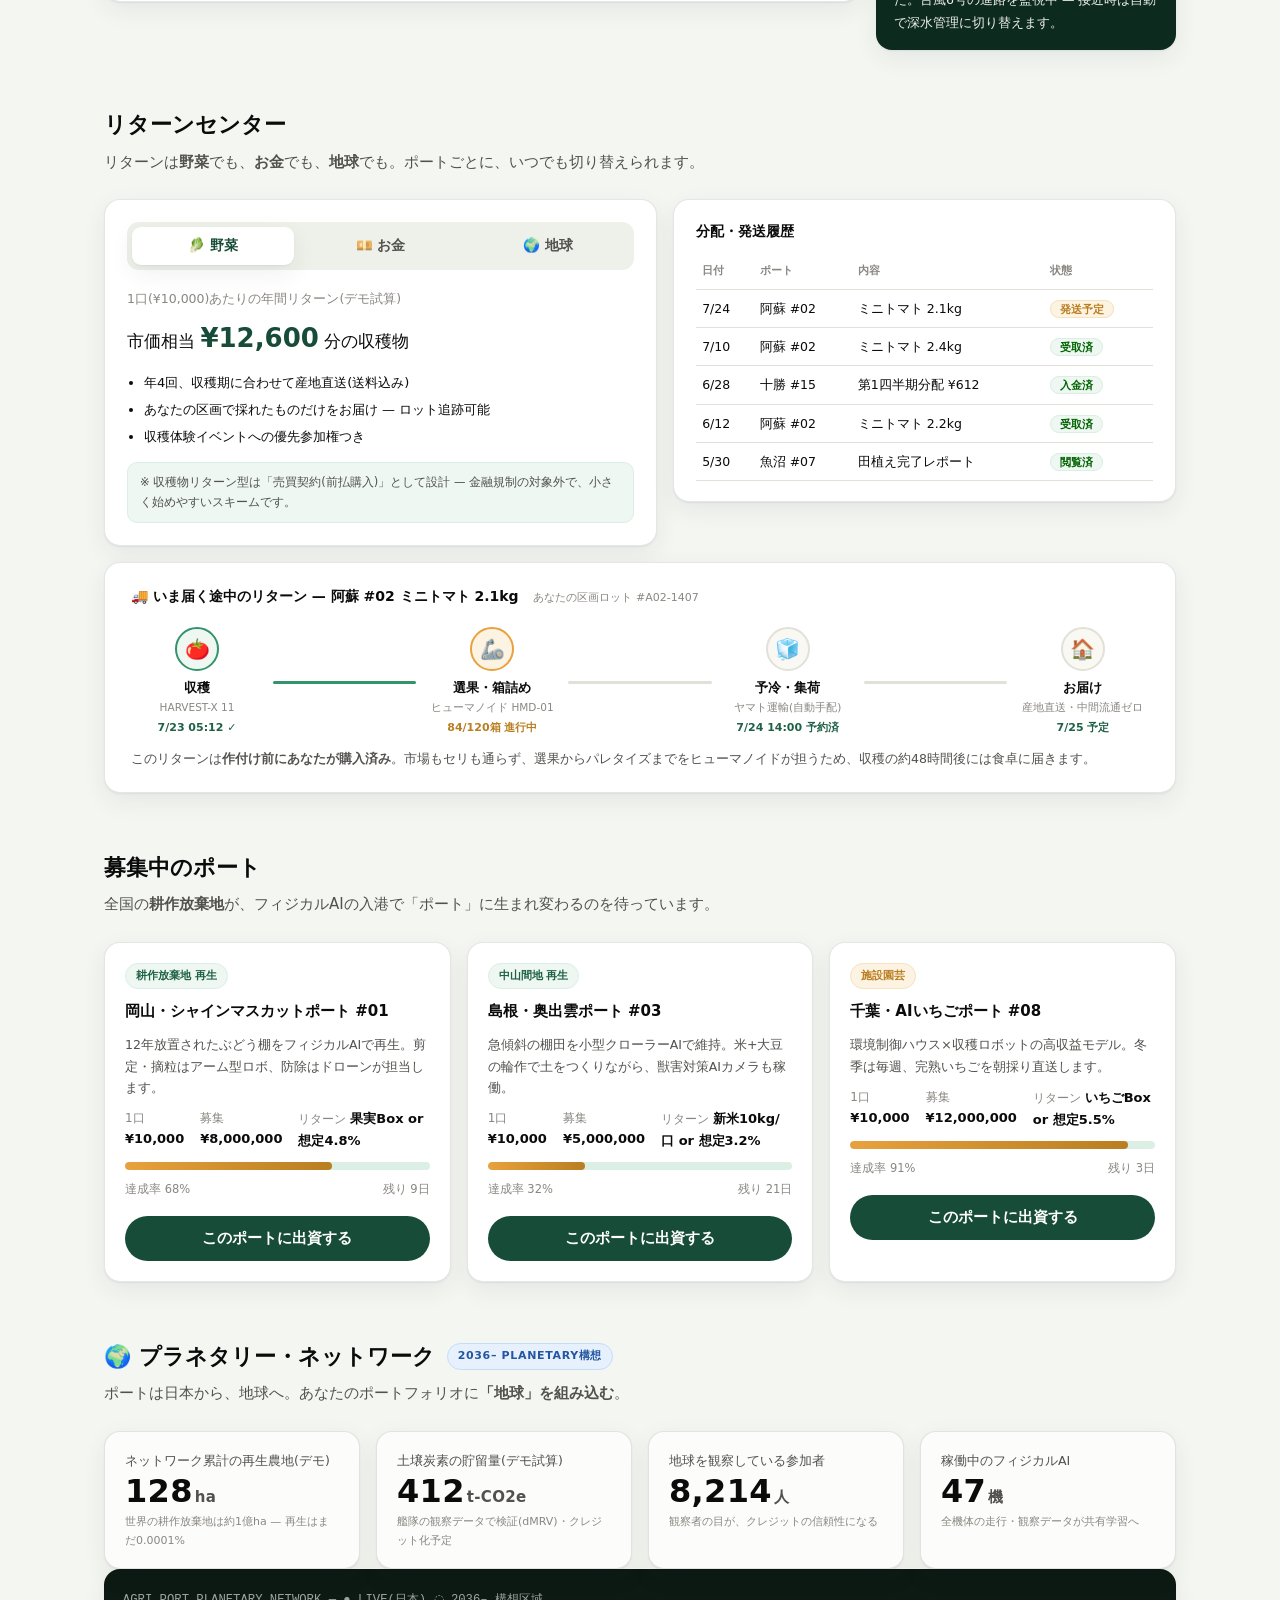
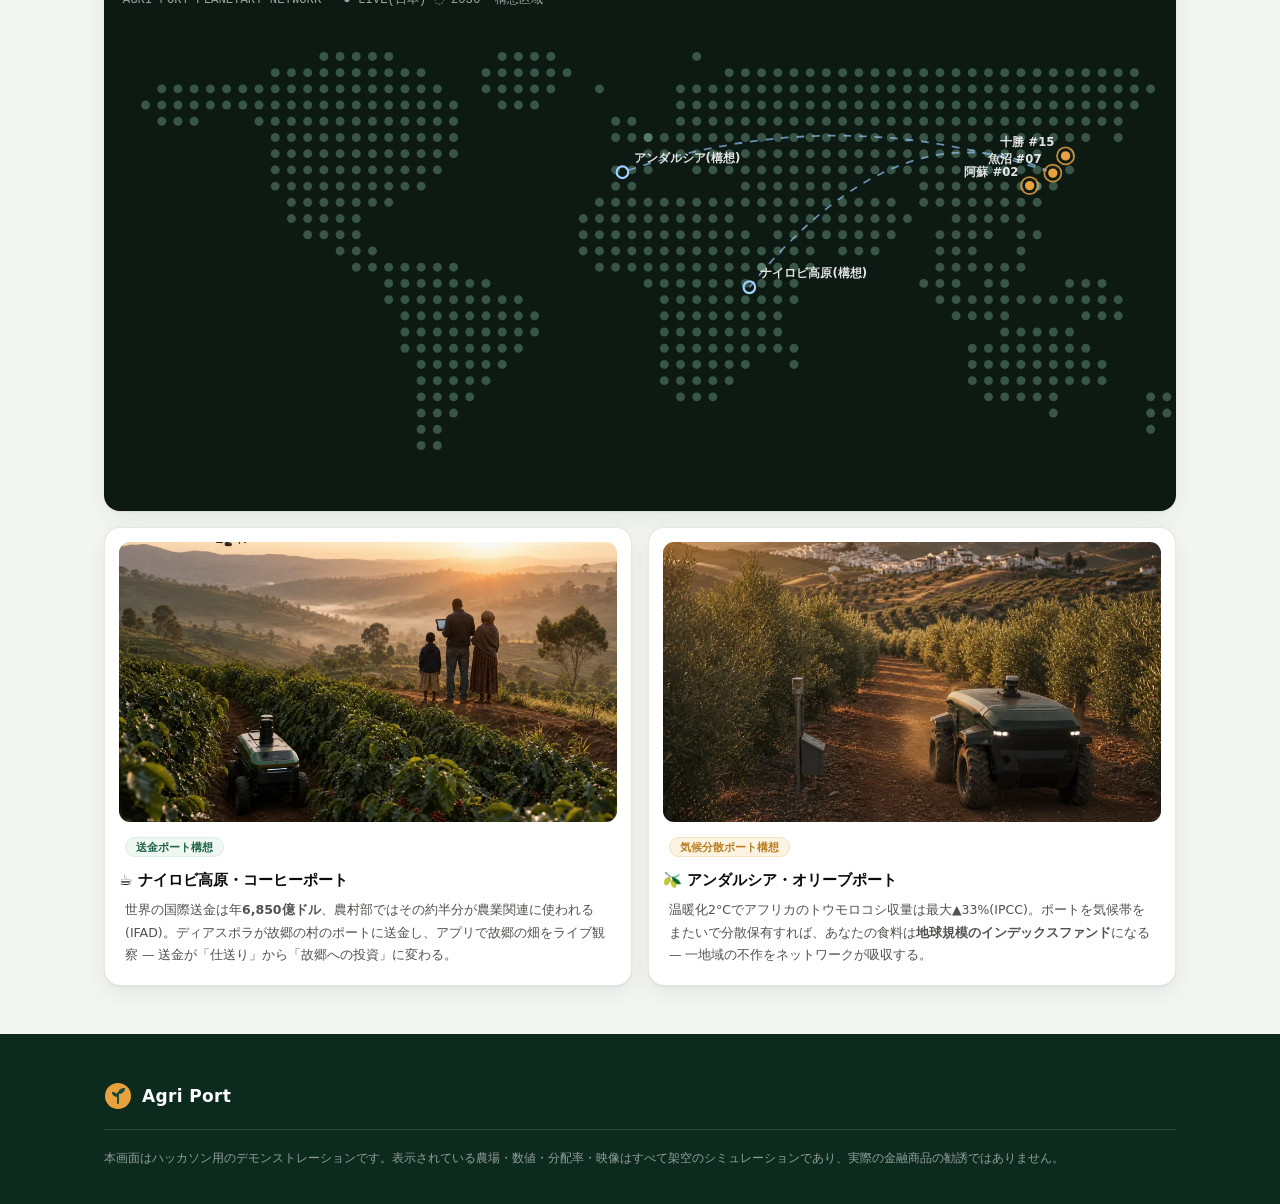
==== commit 356c3b09: "生成画像A/B案7点を反映 + グローバル需要マッチングをPhase 4に追記 - PLANETARY: 地球ネットワーク(冒頭ストリップ)、MRV 4層観察図(ピラー直下) - フィジカルAI体系:" ====
--- a/app.html
+++ b/app.html
@@ -347,11 +347,13 @@
 
     <div class="planet-grid">
       <div class="card planet-card">
+        <img class="port-photo" src="assets/images/optimized/port-nairobi-coffee.webp" alt="ケニア高原のコーヒー農園を小型自律ロボが巡回し、家族が丘からタブレットで観察している" loading="lazy">
         <span class="market-tag renew">送金ポート構想</span>
         <div class="market-name">☕ ナイロビ高原・コーヒーポート</div>
         <p class="market-desc">世界の国際送金は年<strong>6,850億ドル</strong>、農村部ではその約半分が農業関連に使われる(IFAD)。ディアスポラが故郷の村のポートに送金し、アプリで故郷の畑をライブ観察 — 送金が「仕送り」から「故郷への投資」に変わる。</p>
       </div>
       <div class="card planet-card">
+        <img class="port-photo" src="assets/images/optimized/port-andalusia-olive.webp" alt="アンダルシアのオリーブ並木を電動自律トラクタが走る夕景" loading="lazy">
         <span class="market-tag">気候分散ポート構想</span>
         <div class="market-name">🫒 アンダルシア・オリーブポート</div>
         <p class="market-desc">温暖化2°Cでアフリカのトウモロコシ収量は最大▲33%(IPCC)。ポートを気候帯をまたいで分散保有すれば、あなたの食料は<strong>地球規模のインデックスファンド</strong>になる — 一地域の不作をネットワークが吸収する。</p>
--- a/assets/app.css
+++ b/assets/app.css
@@ -288,7 +288,9 @@
   display: grid; grid-template-columns: 1fr 1fr; gap: 16px; margin-top: 16px;
 }
 @media (max-width: 800px) { .planet-grid { grid-template-columns: 1fr; } }
-.planet-card { padding: 20px; }
+.planet-card { padding: 14px 14px 18px; }
+.planet-card .market-tag, .planet-card .market-name, .planet-card .market-desc { margin-left: 6px; margin-right: 6px; }
+.planet-card .port-photo { margin-bottom: 12px; }
 .planet-card .market-name { margin: 8px 0 6px; font-weight: 700; font-size: 15px; }
 .planet-card .market-desc { font-size: 12.5px; color: var(--ink-2); line-height: 1.8; }
 
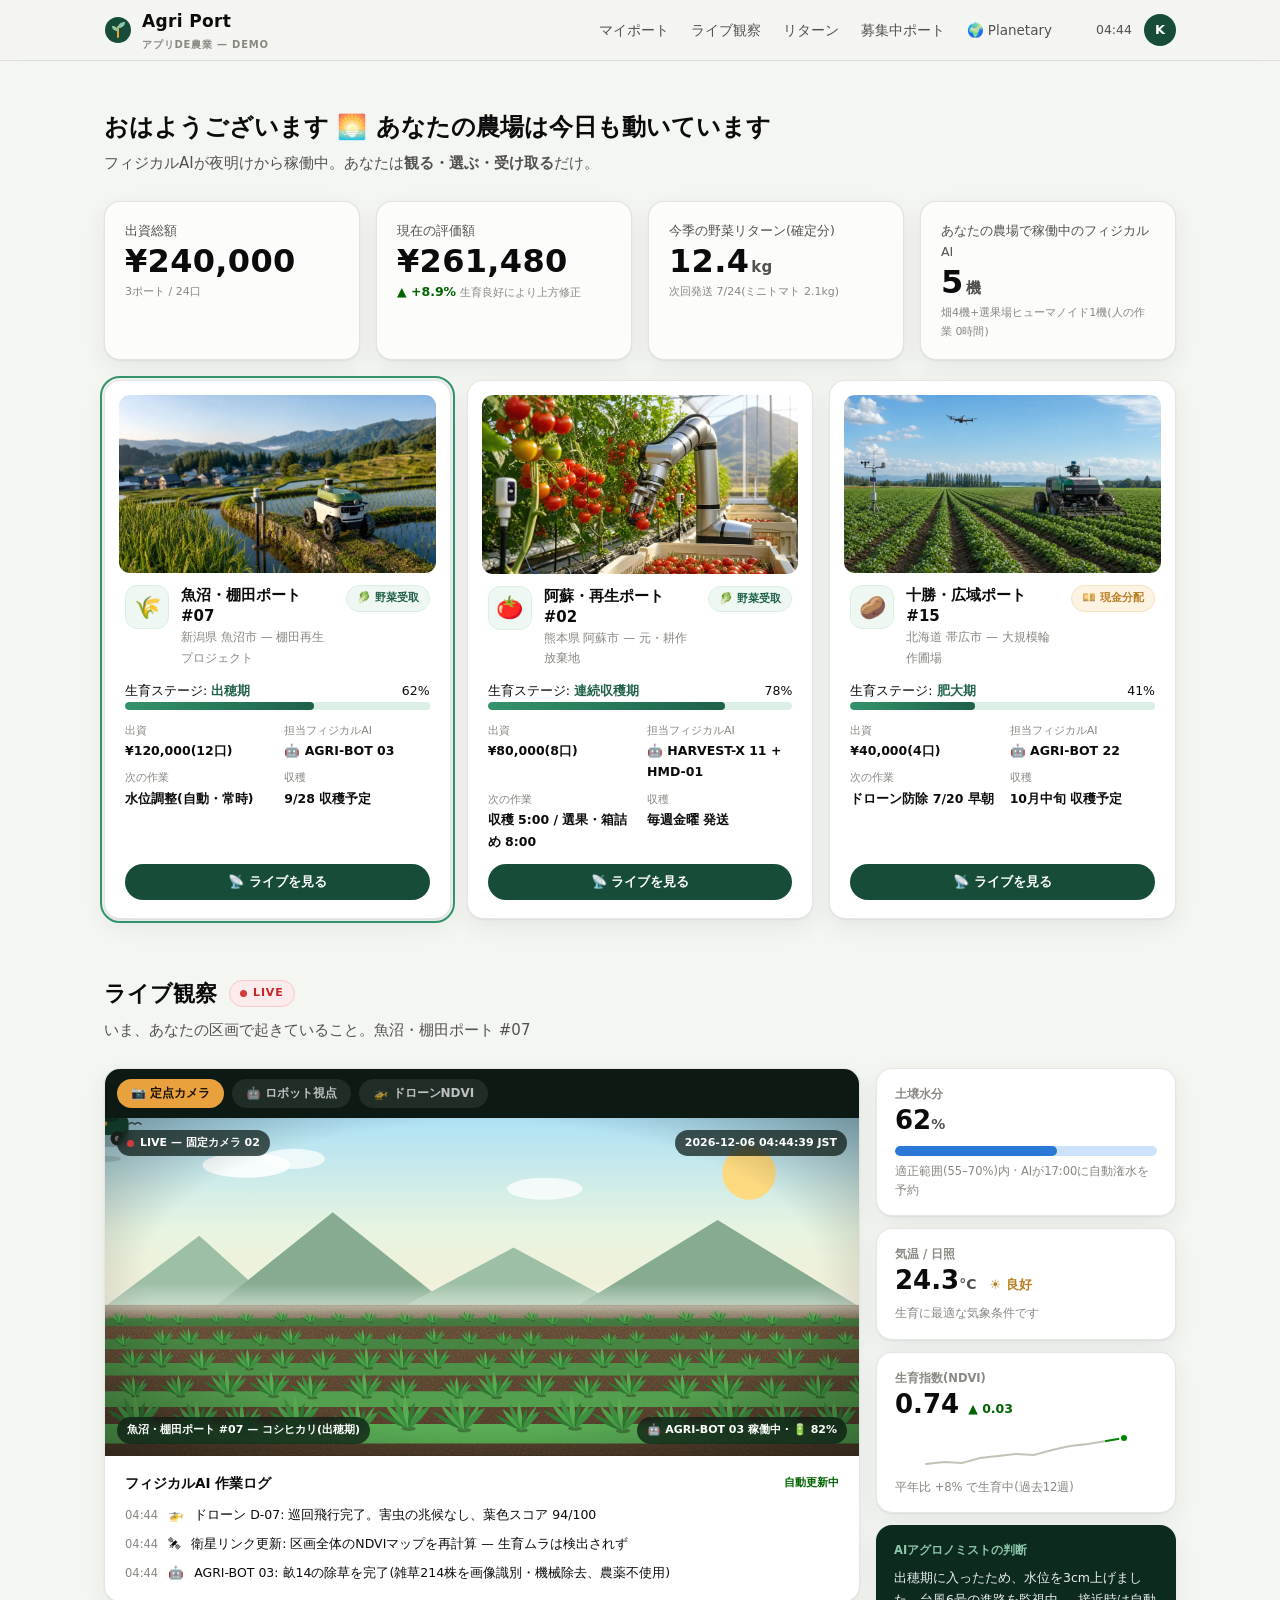
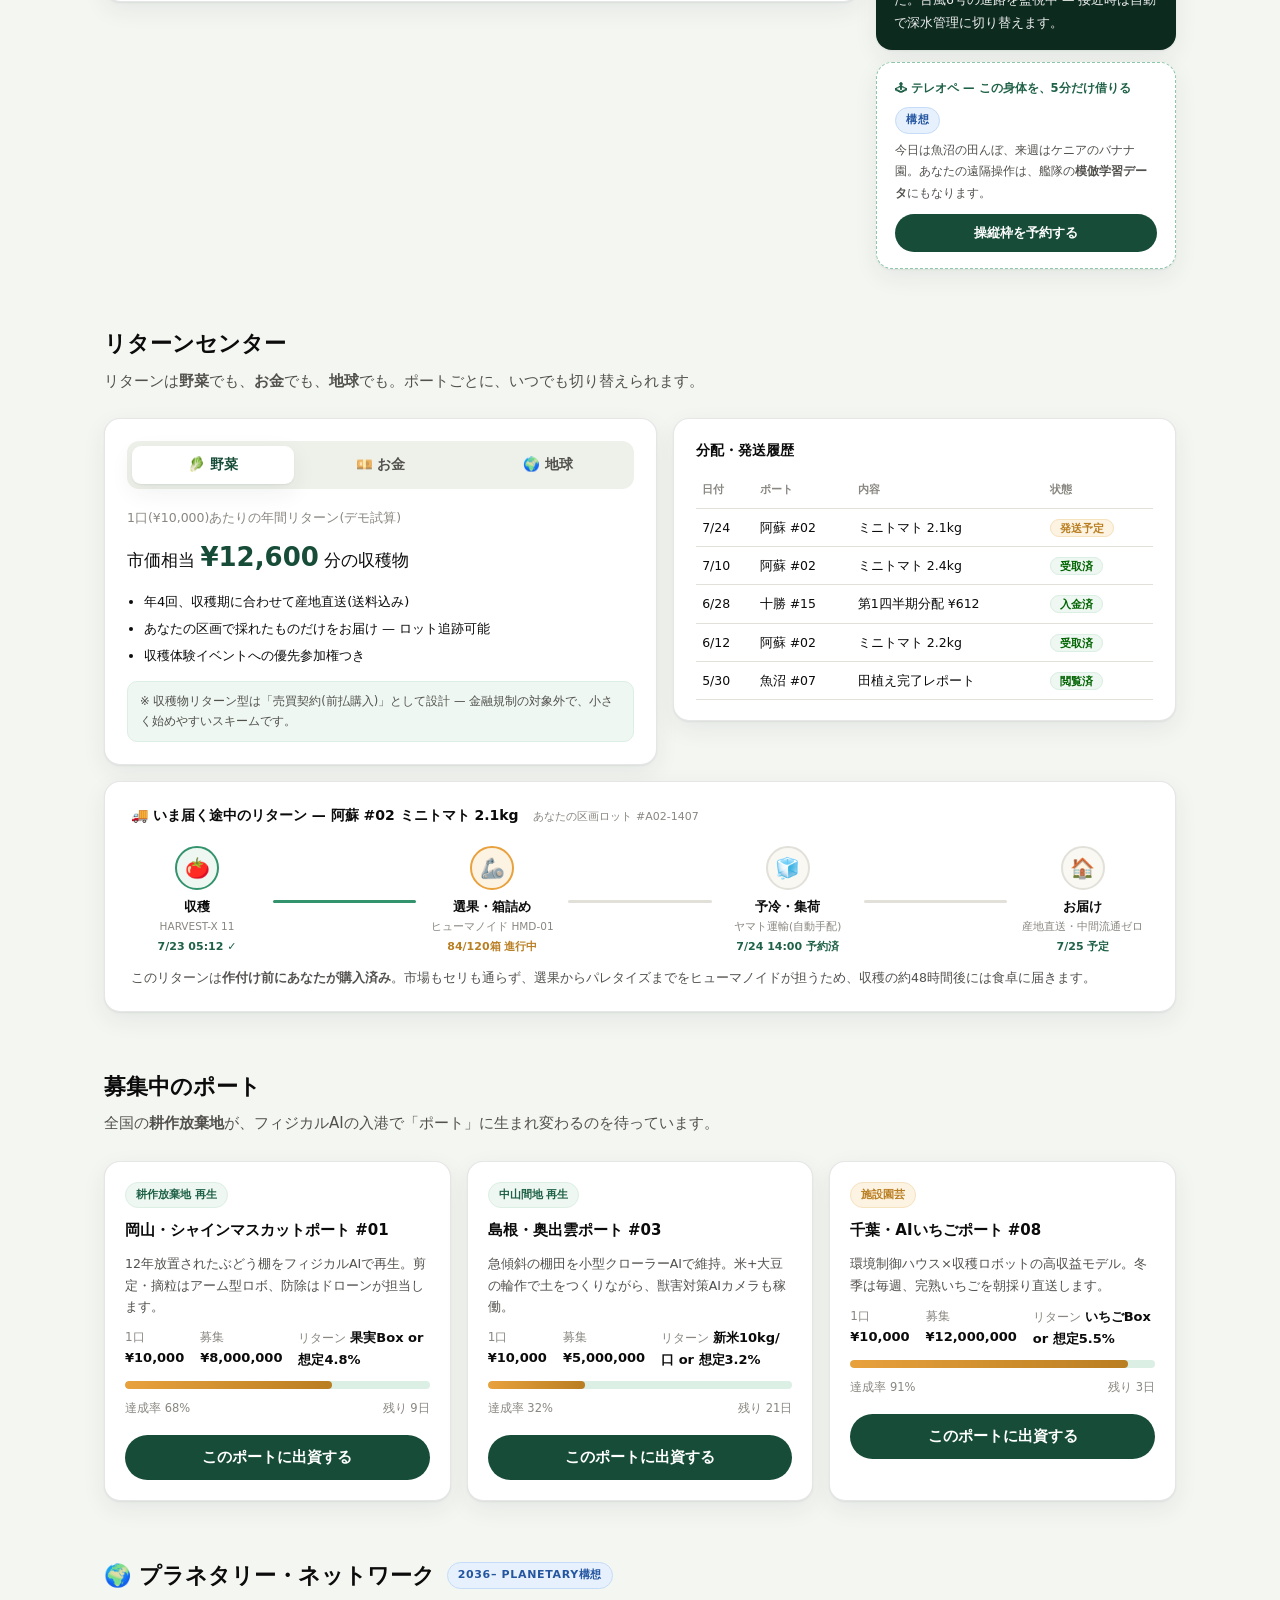
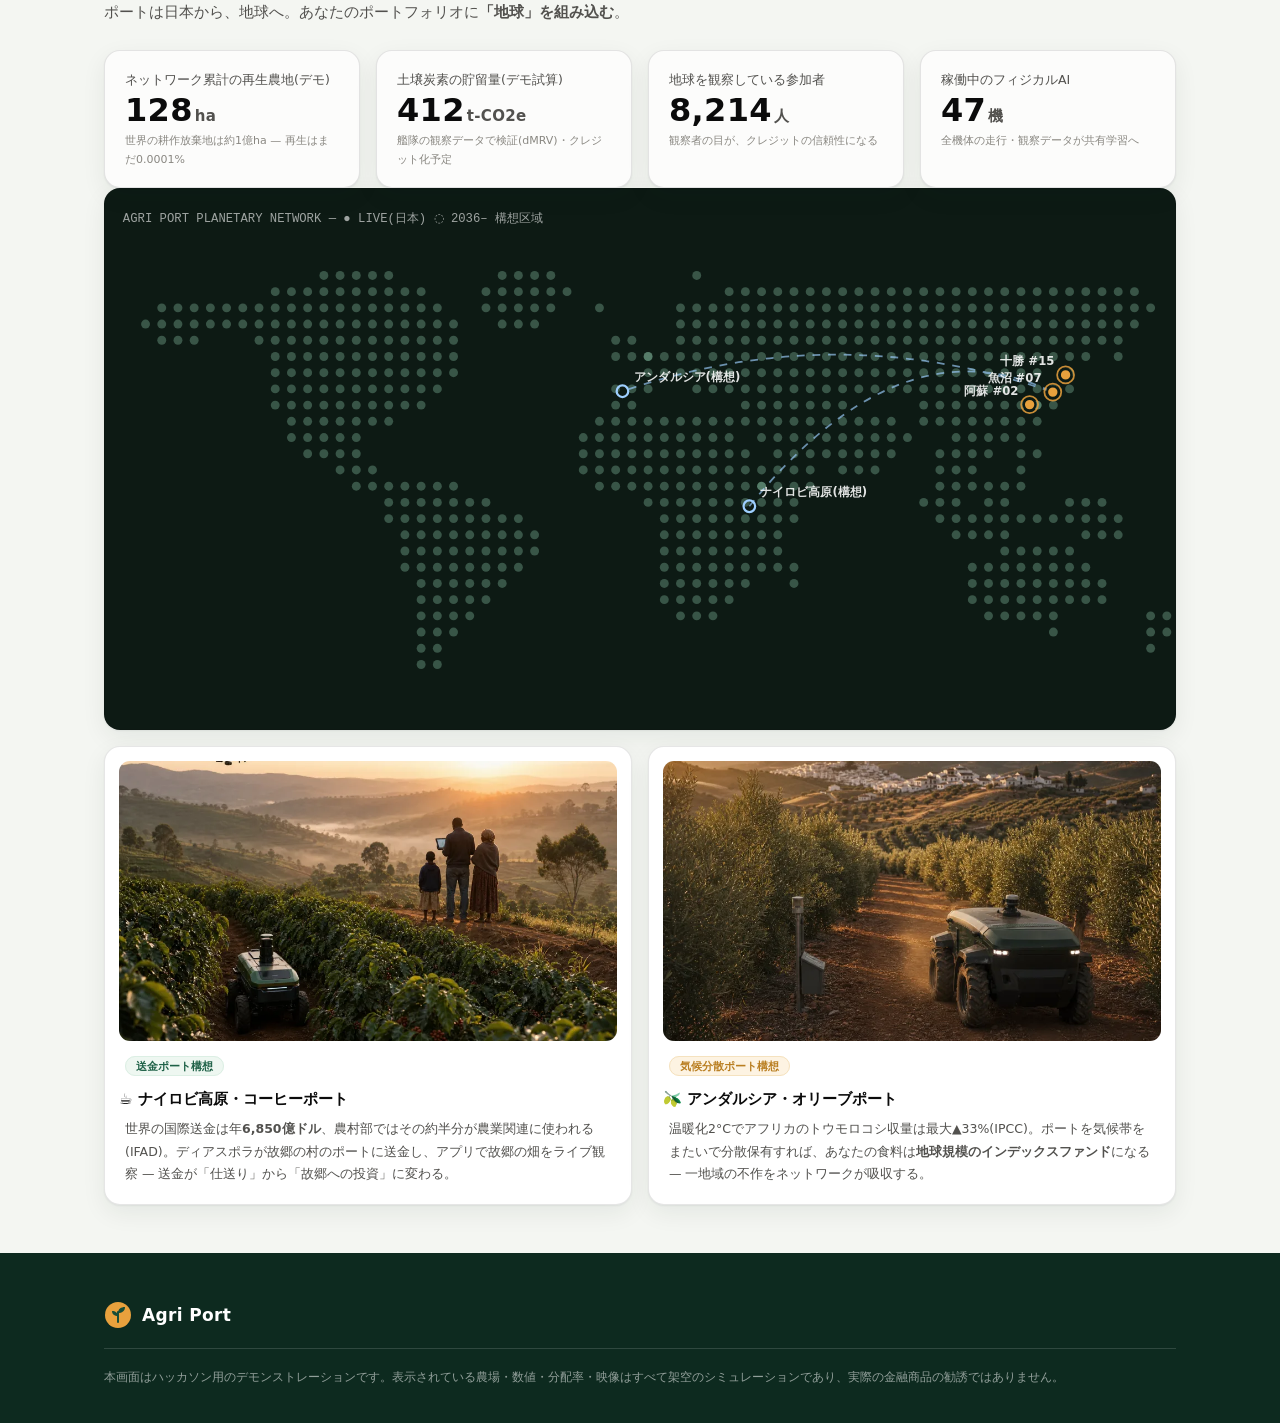
==== commit 21bb948c: "チーム構想を反映: 「移住からログインへ」+テレオペ体験+スワーム設計思想+BEYOND 2040レーダー - ピッチS5の見出しを「農業を、『移住』から『ログイン』へ。」に(チーム発案のキーフレーズ" ====
--- a/app.html
+++ b/app.html
@@ -199,6 +199,11 @@
           <div class="tele-label">AIアグロノミストの判断</div>
           <p>出穂期に入ったため、水位を3cm上げました。台風6号の進路を監視中 — 接近時は自動で深水管理に切り替えます。</p>
         </div>
+        <div class="tele-card card tele-teleop">
+          <div class="tele-label">🕹 テレオペ — この身体を、5分だけ借りる <span class="preview-pill">構想</span></div>
+          <p>今日は魚沼の田んぼ、来週はケニアのバナナ園。あなたの遠隔操作は、艦隊の<strong>模倣学習データ</strong>にもなります。</p>
+          <button class="btn btn-green teleop-btn" id="teleopBtn">操縦枠を予約する</button>
+        </div>
       </aside>
     </div>
   </section>
--- a/assets/app.css
+++ b/assets/app.css
@@ -184,6 +184,12 @@
 .tele-ai { background: var(--green-950); color: rgba(255,255,255,0.92); border: none; }
 .tele-ai .tele-label { color: var(--green-300); }
 .tele-ai p { font-size: 12.5px; line-height: 1.8; margin-top: 6px; }
+
+.tele-teleop { border: 1.5px dashed var(--green-300); }
+.tele-teleop .tele-label { display: flex; align-items: center; gap: 8px; flex-wrap: wrap; color: var(--green-700); }
+.tele-teleop p { font-size: 12px; line-height: 1.8; margin-top: 6px; color: var(--ink-2); }
+.teleop-btn { width: 100%; margin-top: 10px; padding: 10px; font-size: 13px; }
+.teleop-btn[disabled] { background: var(--green-100); color: var(--green-700); cursor: default; }
 
 /* ---------- Returns ---------- */
 .returns-layout {
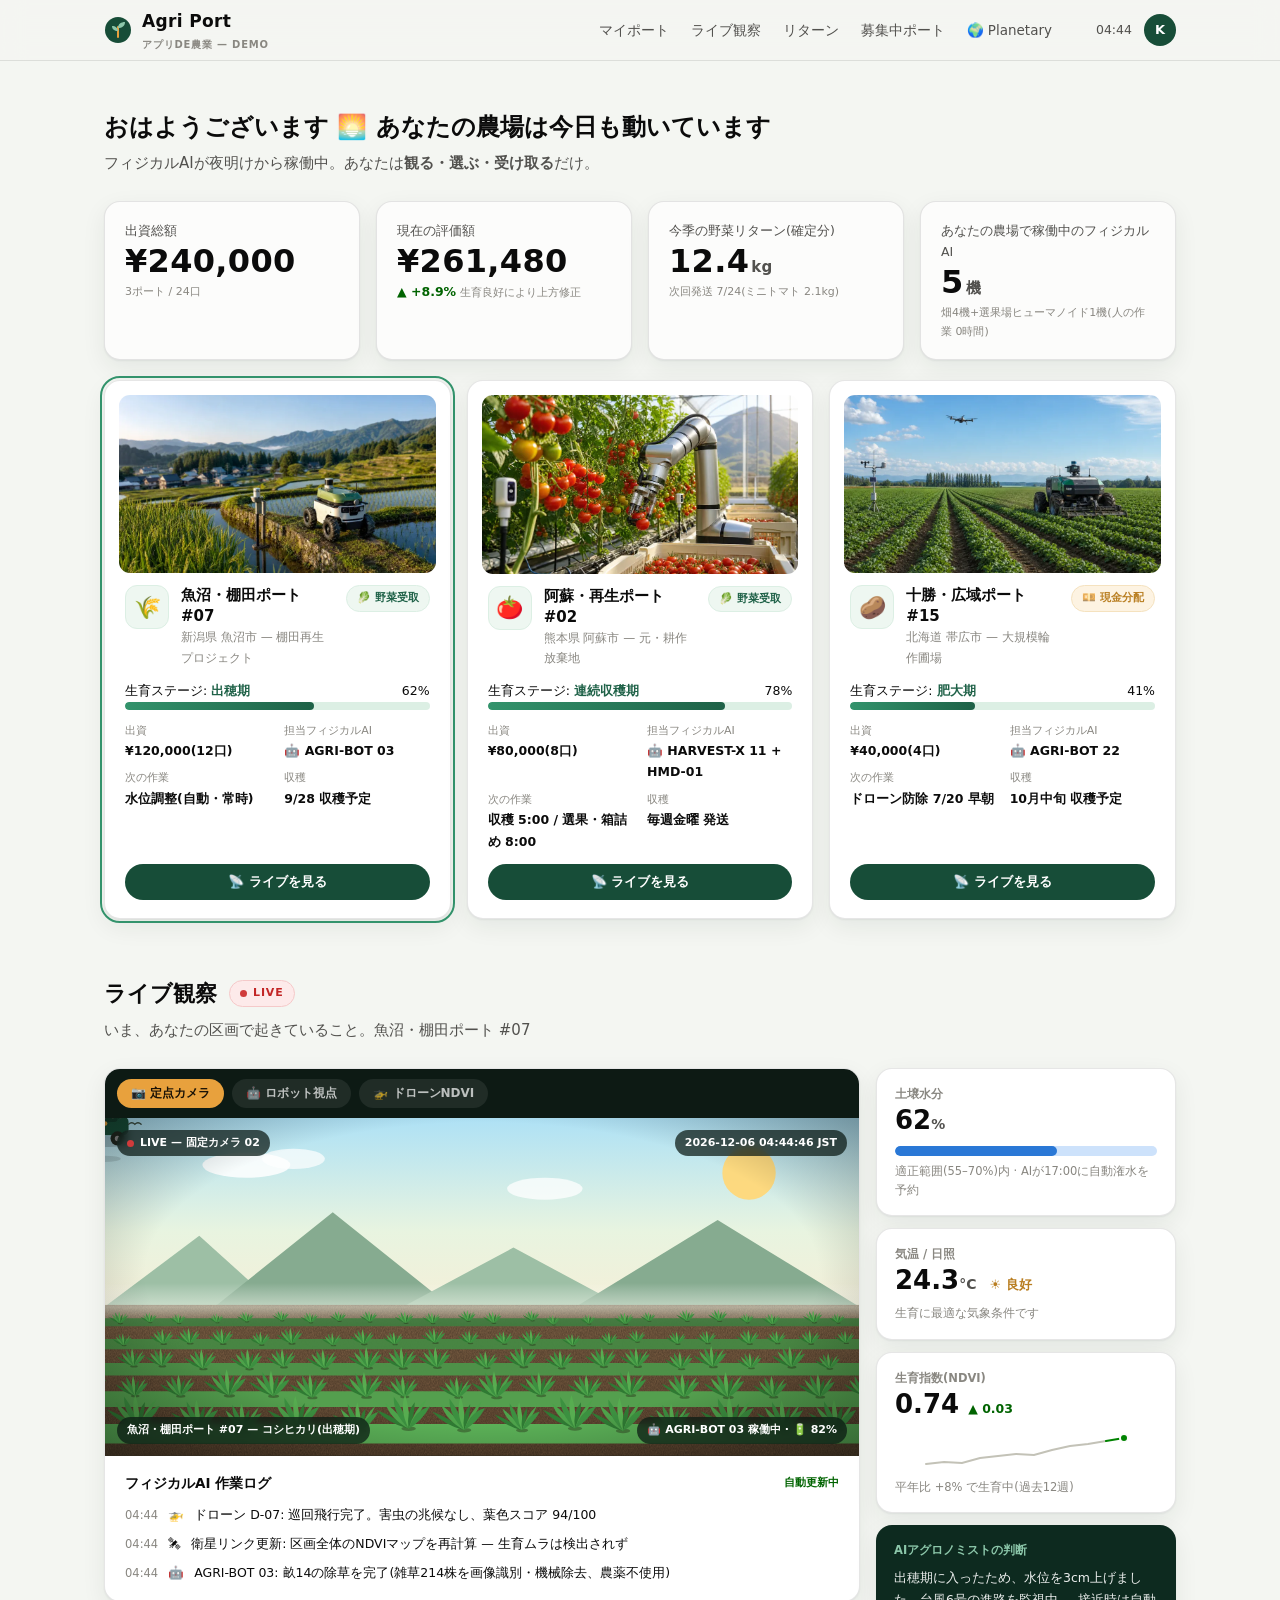
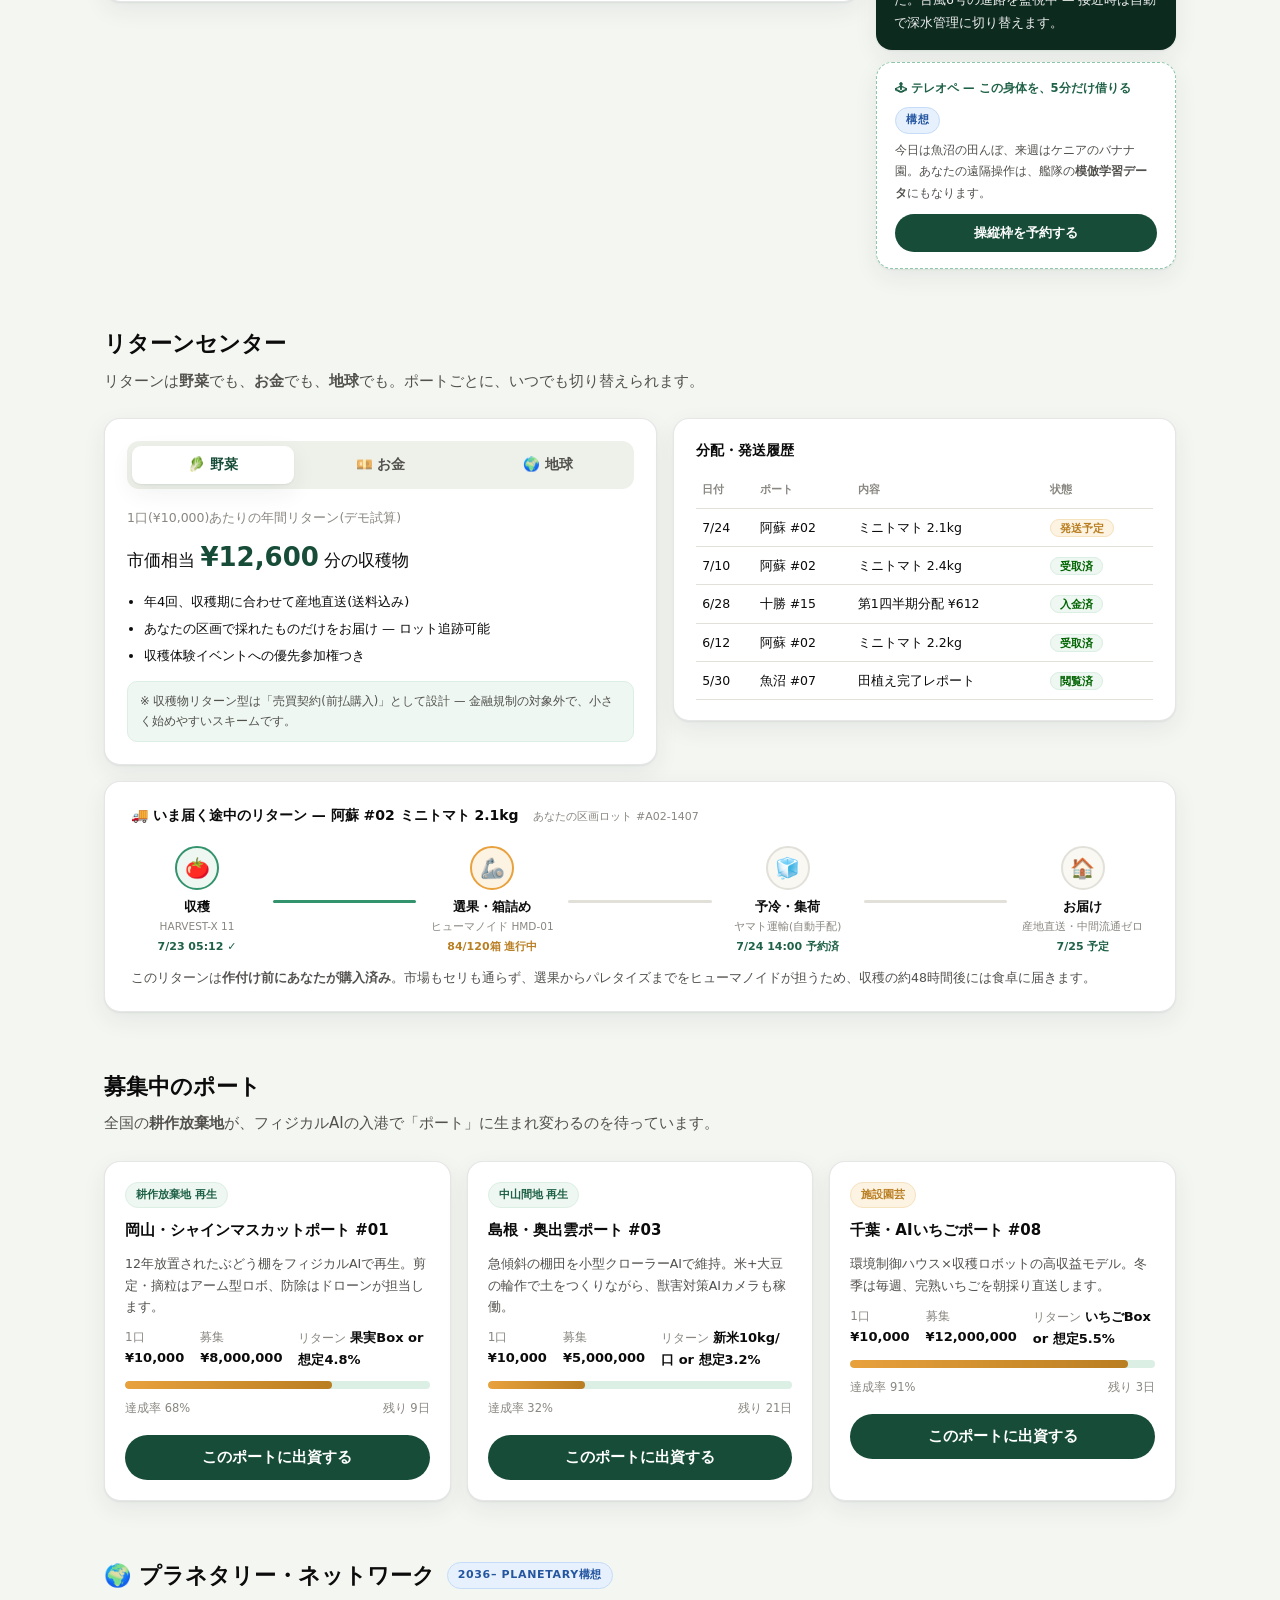
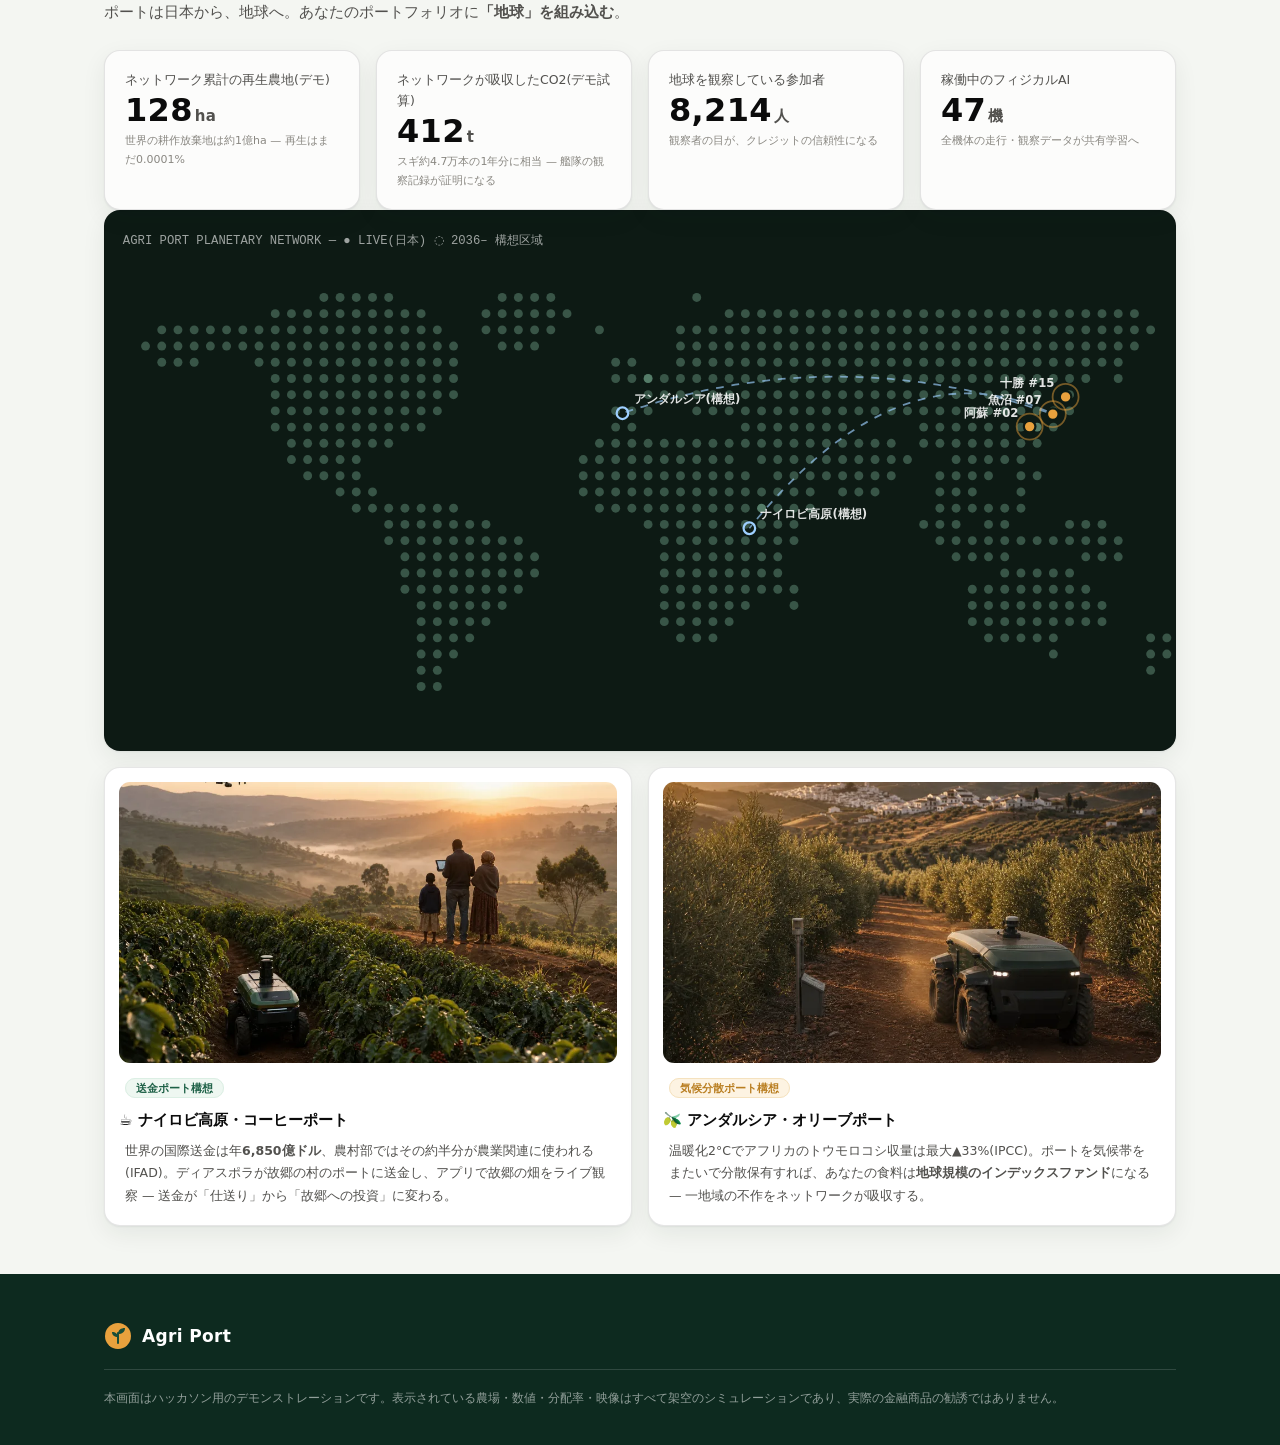
==== commit d61be2c2: "「カーボン」を「スギの木◯本分の証明書」に翻訳 + Gemini動画プロンプト集を追加 - 地球リターンの説明を全面書き換え(アプリ/LP/ピッチ両版/台本):   1口=スギ約1本分/年のCO2吸収" ====
--- a/app.html
+++ b/app.html
@@ -246,14 +246,14 @@
         </div>
 
         <div class="return-panel hidden" id="panelEarth">
-          <div class="rp-headline">あなたの持分の再生農地が貯留する炭素(デモ試算)</div>
-          <div class="rp-value">1ポート(2ha)あたり <strong>年2〜6 t-CO2e</strong> <span class="rp-small">(土壌+バイオマス)</span></div>
+          <div class="rp-headline">あなたの区画が、CO2を吸い込む畑になる(デモ試算)</div>
+          <div class="rp-value">1口(¥10,000)あたり <strong>スギの木 約1本分/年</strong> <span class="rp-small">(約4〜12kgのCO2を吸収)</span></div>
           <ul class="rp-points">
-            <li>荒廃農地の再生=土壌炭素の回復。ロボットの無農薬除草・不耕起管理が貯留を最大化</li>
-            <li><strong>艦隊の毎日の観察(NDVI・作業ログ・衛星)がそのまま検証データ(dMRV)になる</strong></li>
-            <li>リターンは「クレジット償却証明(あなたのCO2排出の相殺)」or 売却分の分配</li>
+            <li>荒れ地が畑に戻ると、土は大気から炭素を取り込む — いわば<strong>「植林」の農地版</strong></li>
+            <li>リターンは<strong>「あなたの区画が吸った量の証明書」</strong>。自分の暮らしの排出の相殺に使え、企業に売れた分は分配にも</li>
+            <li>「本当に吸収したの?」の証拠は、<strong>毎日観察している艦隊の記録</strong>がそのまま担保する</li>
           </ul>
-          <div class="rp-note">※ Track C(構想): ボランタリーカーボン市場の検証プロトコル準拠が前提。従来のMRVは$50〜200/haかかり信頼性が最大の課題 — 常時観察する艦隊はこれを構造的に解決します。</div>
+          <div class="rp-note">※ Track C(構想)。スギ換算は林野庁試算(1本あたり年約8.8kg)ベース。この市場の世界的な最大課題は「吸収の証明」のコストと信頼性 — 常時観察するAgri Portは、それを構造的に解決します。</div>
         </div>
       </div>
 
@@ -330,9 +330,9 @@
         <div class="stat-note">世界の耕作放棄地は約1億ha — 再生はまだ0.0001%</div>
       </div>
       <div class="stat-tile">
-        <div class="stat-label">土壌炭素の貯留量(デモ試算)</div>
-        <div class="stat-value">412<small>t-CO2e</small></div>
-        <div class="stat-note">艦隊の観察データで検証(dMRV)・クレジット化予定</div>
+        <div class="stat-label">ネットワークが吸収したCO2(デモ試算)</div>
+        <div class="stat-value">412<small>t</small></div>
+        <div class="stat-note">スギ約4.7万本の1年分に相当 — 艦隊の観察記録が証明になる</div>
       </div>
       <div class="stat-tile">
         <div class="stat-label">地球を観察している参加者</div>
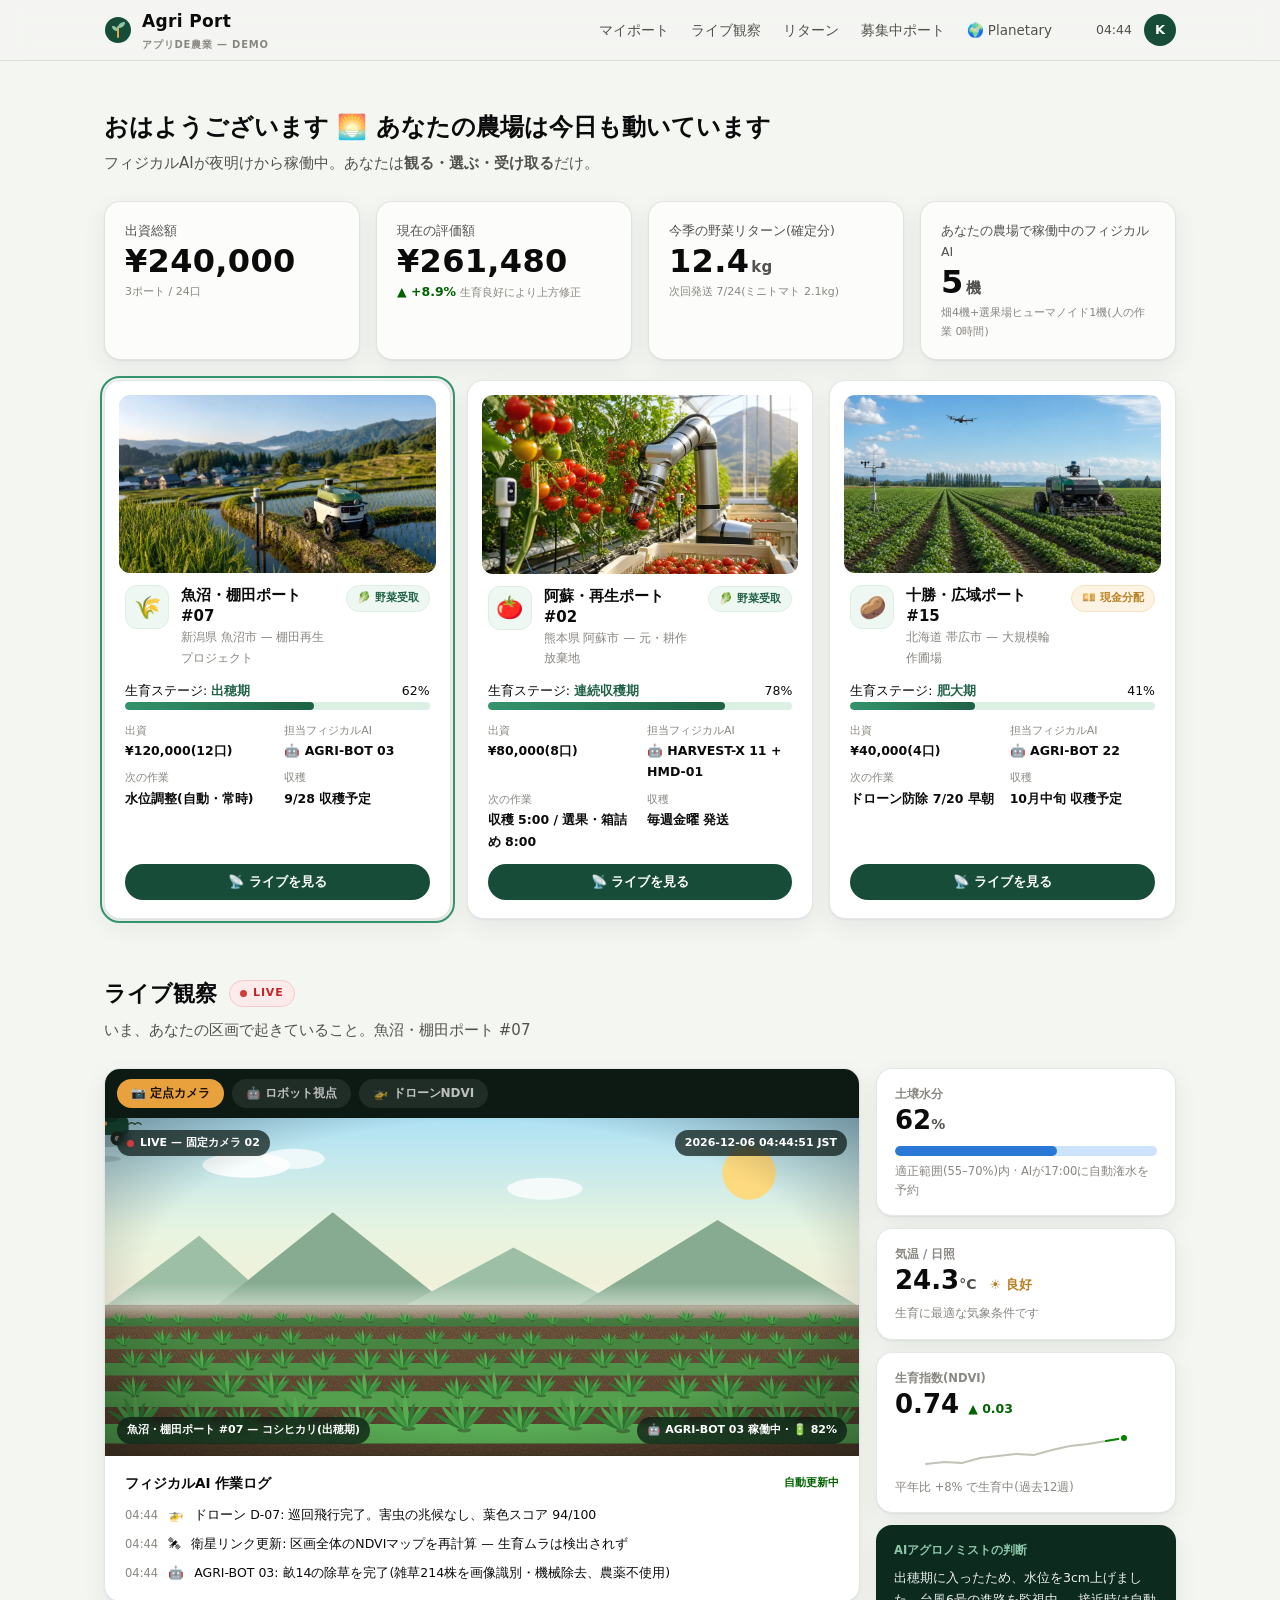
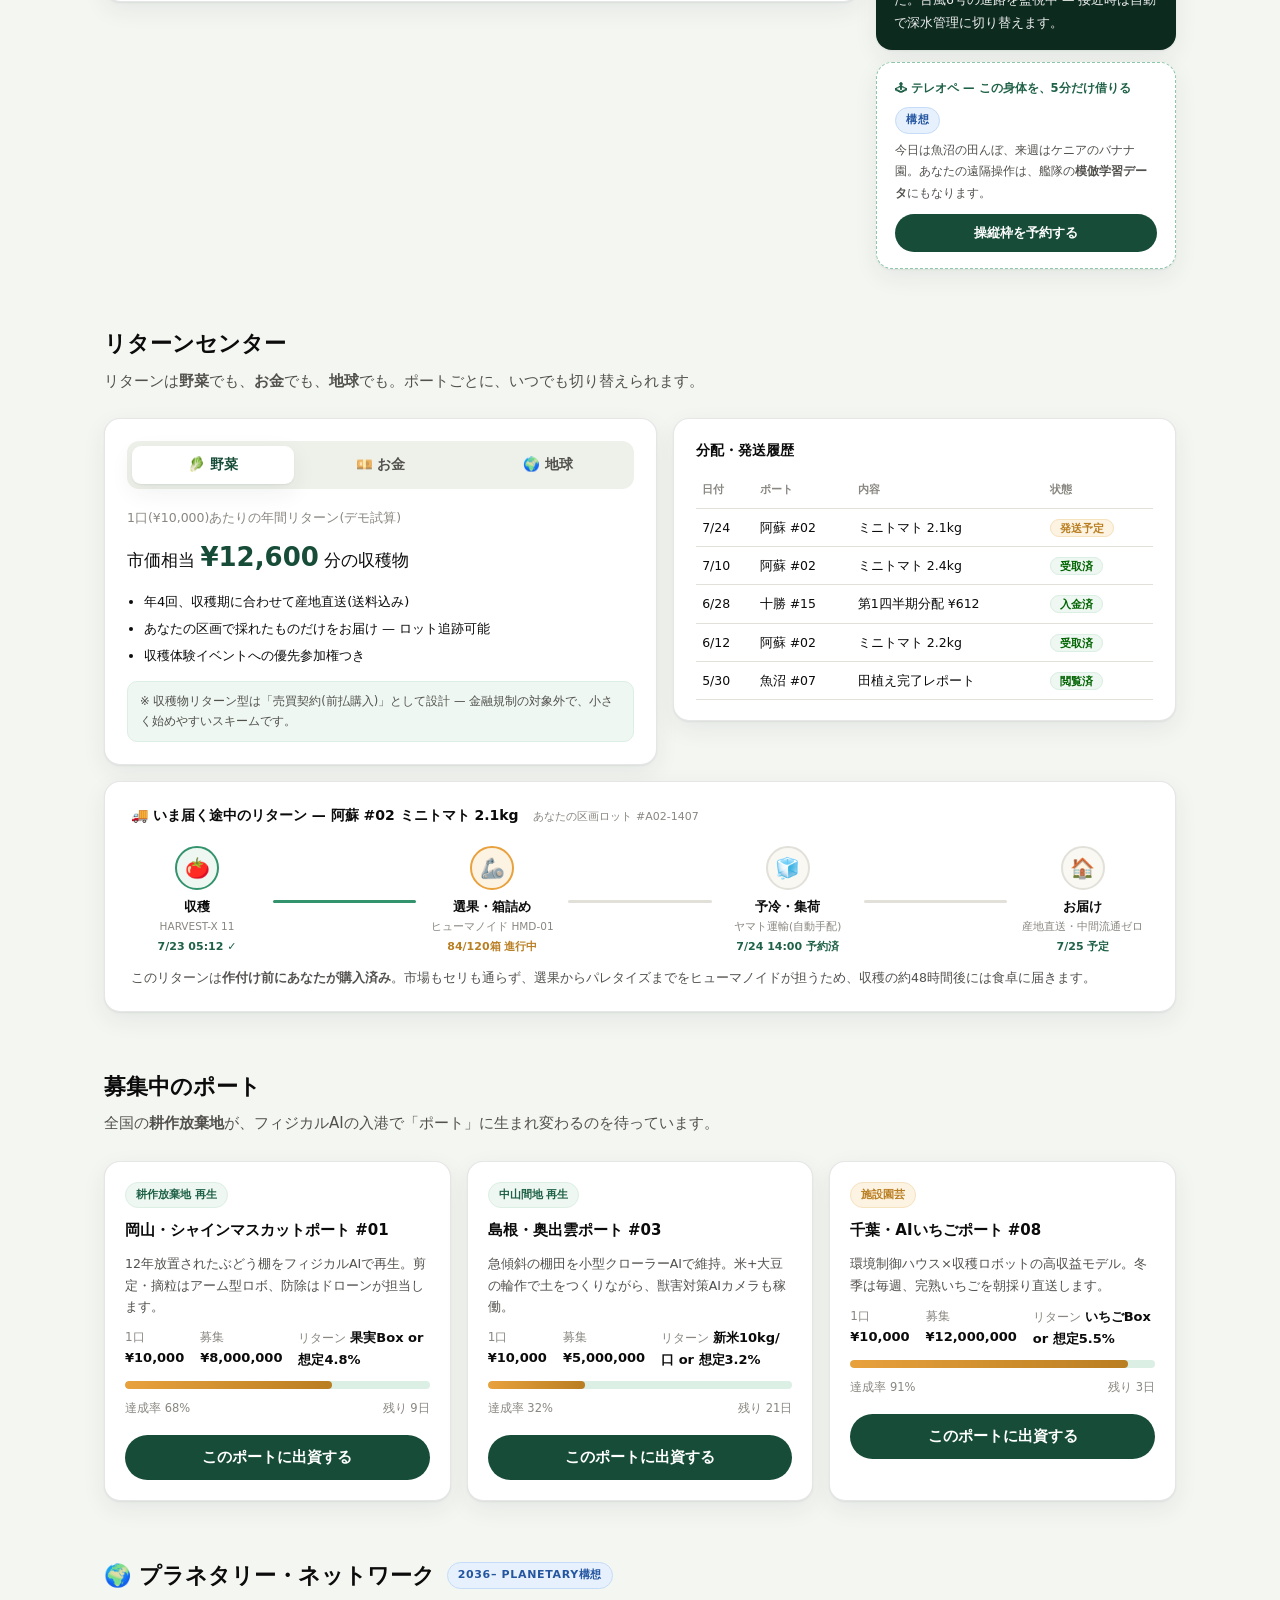
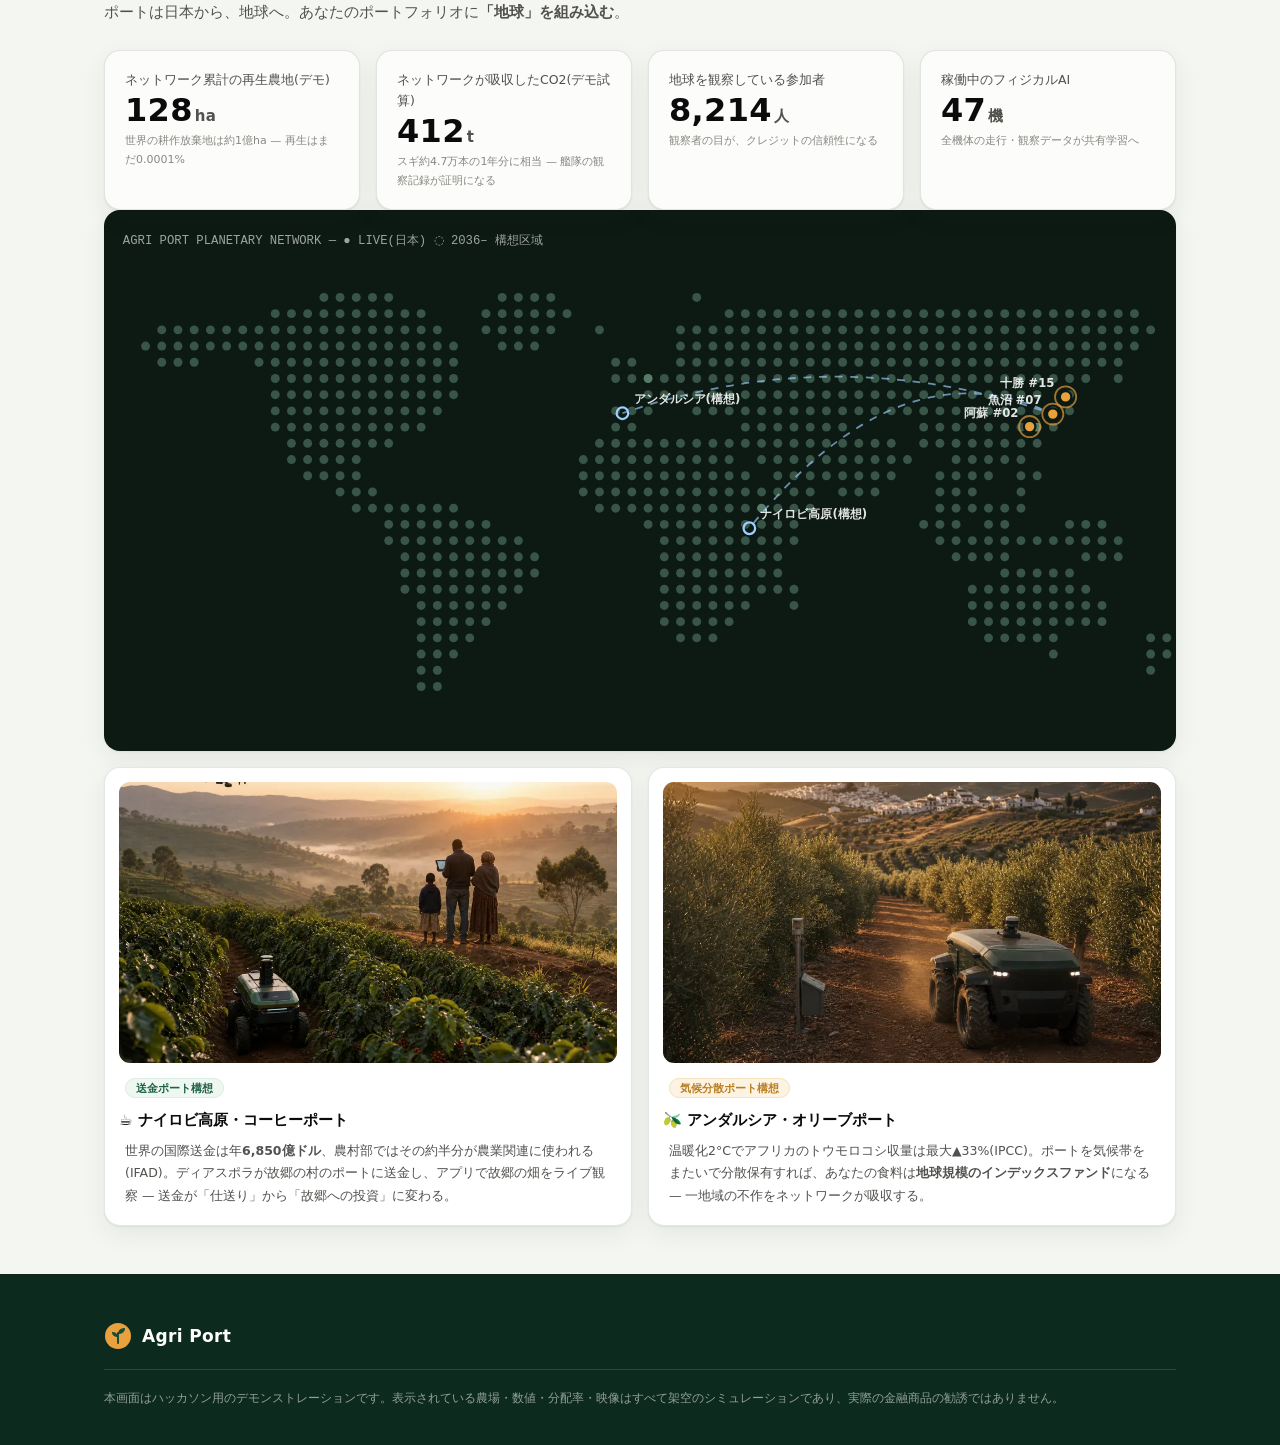
==== commit bec4deaa: "アプリのライブ観察を実写化: ロボット視点/ドローンタブに納品済み動画を組込み - vidPov/vidNdvi: 既存の生成動画をタブ連動で表示(SVGシーンはフォールバックとして下層に維持) - " ====
--- a/app.html
+++ b/app.html
@@ -156,6 +156,10 @@
           <svg id="camPov" class="cam-view hidden" viewBox="0 0 960 430" role="img" aria-label="AGRI-BOT 03の機体カメラ映像 — AI雑草検出(デモ用アニメーション)"></svg>
           <svg id="camNdvi" class="cam-view hidden" viewBox="0 0 960 430" role="img" aria-label="ドローンによるNDVI生育マップ(デモ用アニメーション)"></svg>
 
+          <video id="vidPov" class="cam-video hidden" src="assets/videos/video-pov-weeding.mp4" autoplay muted loop playsinline aria-label="ロボット機体カメラのライブ映像(生成動画)"></video>
+          <video id="vidNdvi" class="cam-video hidden" src="assets/videos/video-drone-scan.mp4" autoplay muted loop playsinline aria-label="ドローンの生育スキャン映像(生成動画)"></video>
+          <div id="detLayer" class="det-layer hidden" aria-hidden="true"></div>
+
           <div class="scene-chip scene-chip-tl"><span class="live-dot"></span> <span id="sceneCamLabel">LIVE — 固定カメラ 02</span></div>
           <div class="scene-chip scene-chip-tr" id="sceneClock">2026-07-18 07:41:23 JST</div>
           <div class="scene-chip scene-chip-bl" id="scenePort">魚沼・棚田ポート #07 — コシヒカリ(出穂期)</div>
--- a/assets/app.css
+++ b/assets/app.css
@@ -94,6 +94,31 @@
 .live-scene-wrap { position: relative; background: #0d1a14; }
 .live-scene-wrap svg { display: block; width: 100%; height: auto; }
 .cam-view.hidden { display: none; }
+.cam-video {
+  position: absolute; inset: 0; width: 100%; height: 100%;
+  object-fit: cover; z-index: 1;
+}
+.cam-video.hidden { display: none; }
+.live-scene-wrap .scene-chip { z-index: 3; }
+
+/* HTML detection HUD over the POV video */
+.det-layer { position: absolute; inset: 0; z-index: 2; pointer-events: none; }
+.det-layer.hidden { display: none; }
+.det-box {
+  position: absolute;
+  border: 2px solid #ffb84d; border-radius: 6px;
+  opacity: 0; transition: opacity 0.25s ease;
+}
+.det-box.on { opacity: 1; }
+.det-box.done { border-color: #6fe08f; }
+.det-box .det-tag {
+  position: absolute; top: -24px; left: 50%; transform: translateX(-50%);
+  font-size: 11px; font-weight: 700; white-space: nowrap;
+  font-family: "SF Mono", Menlo, monospace;
+  background: #ffb84d; color: #231506;
+  padding: 2px 8px; border-radius: 4px;
+}
+.det-box.done .det-tag { background: #6fe08f; }
 
 .sway {
   transform-box: fill-box;
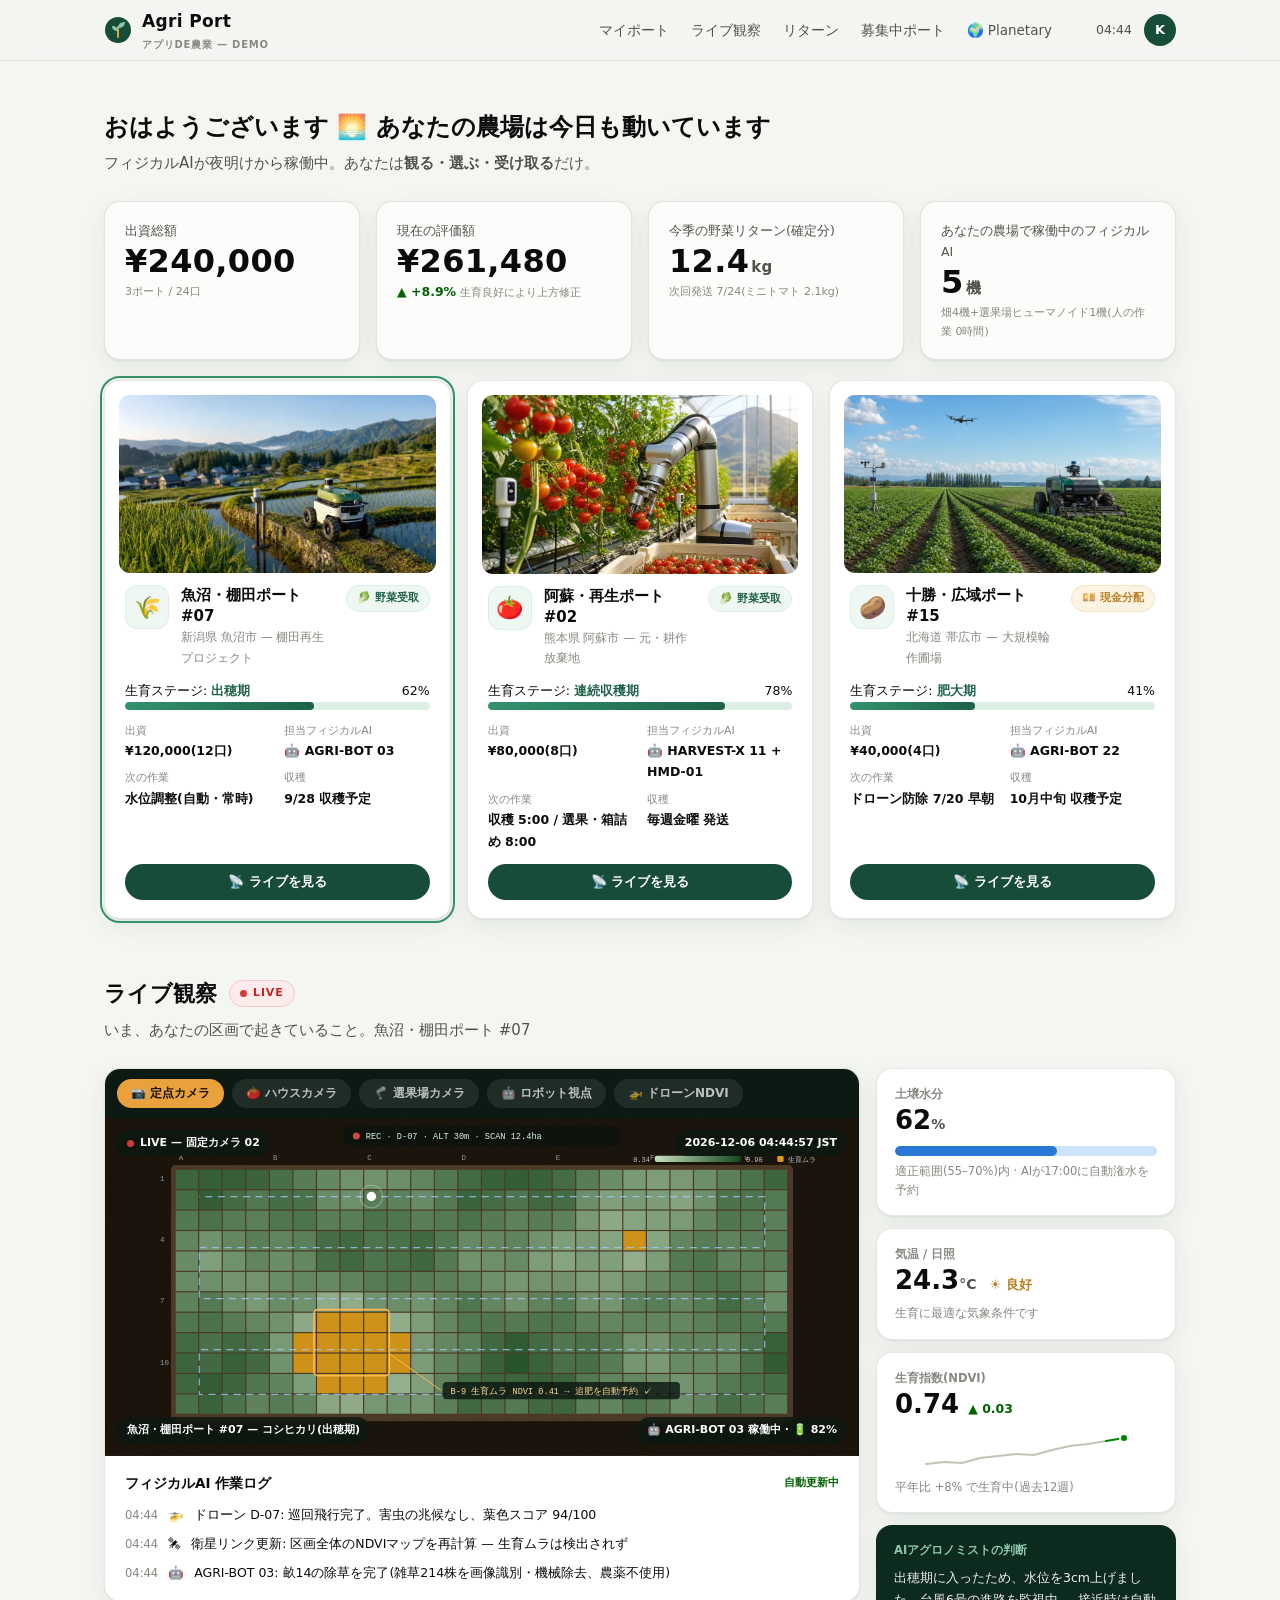
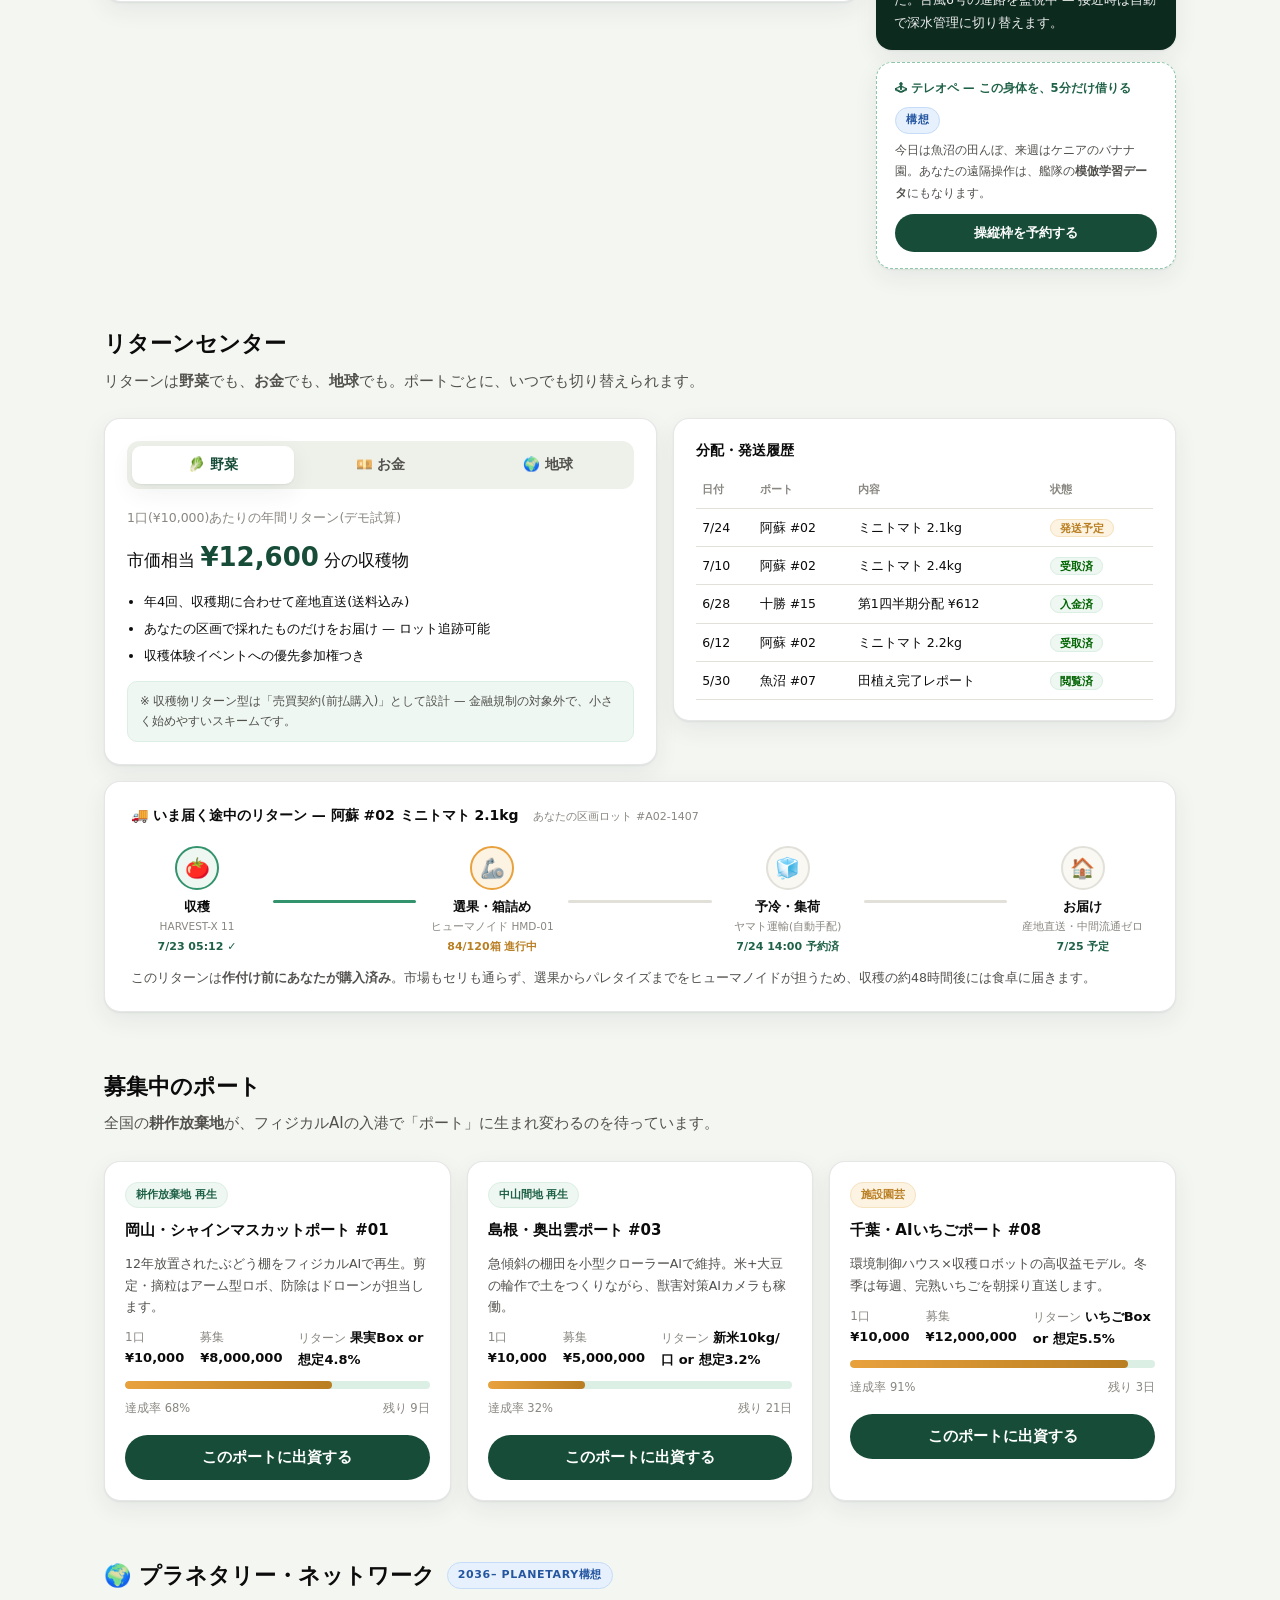
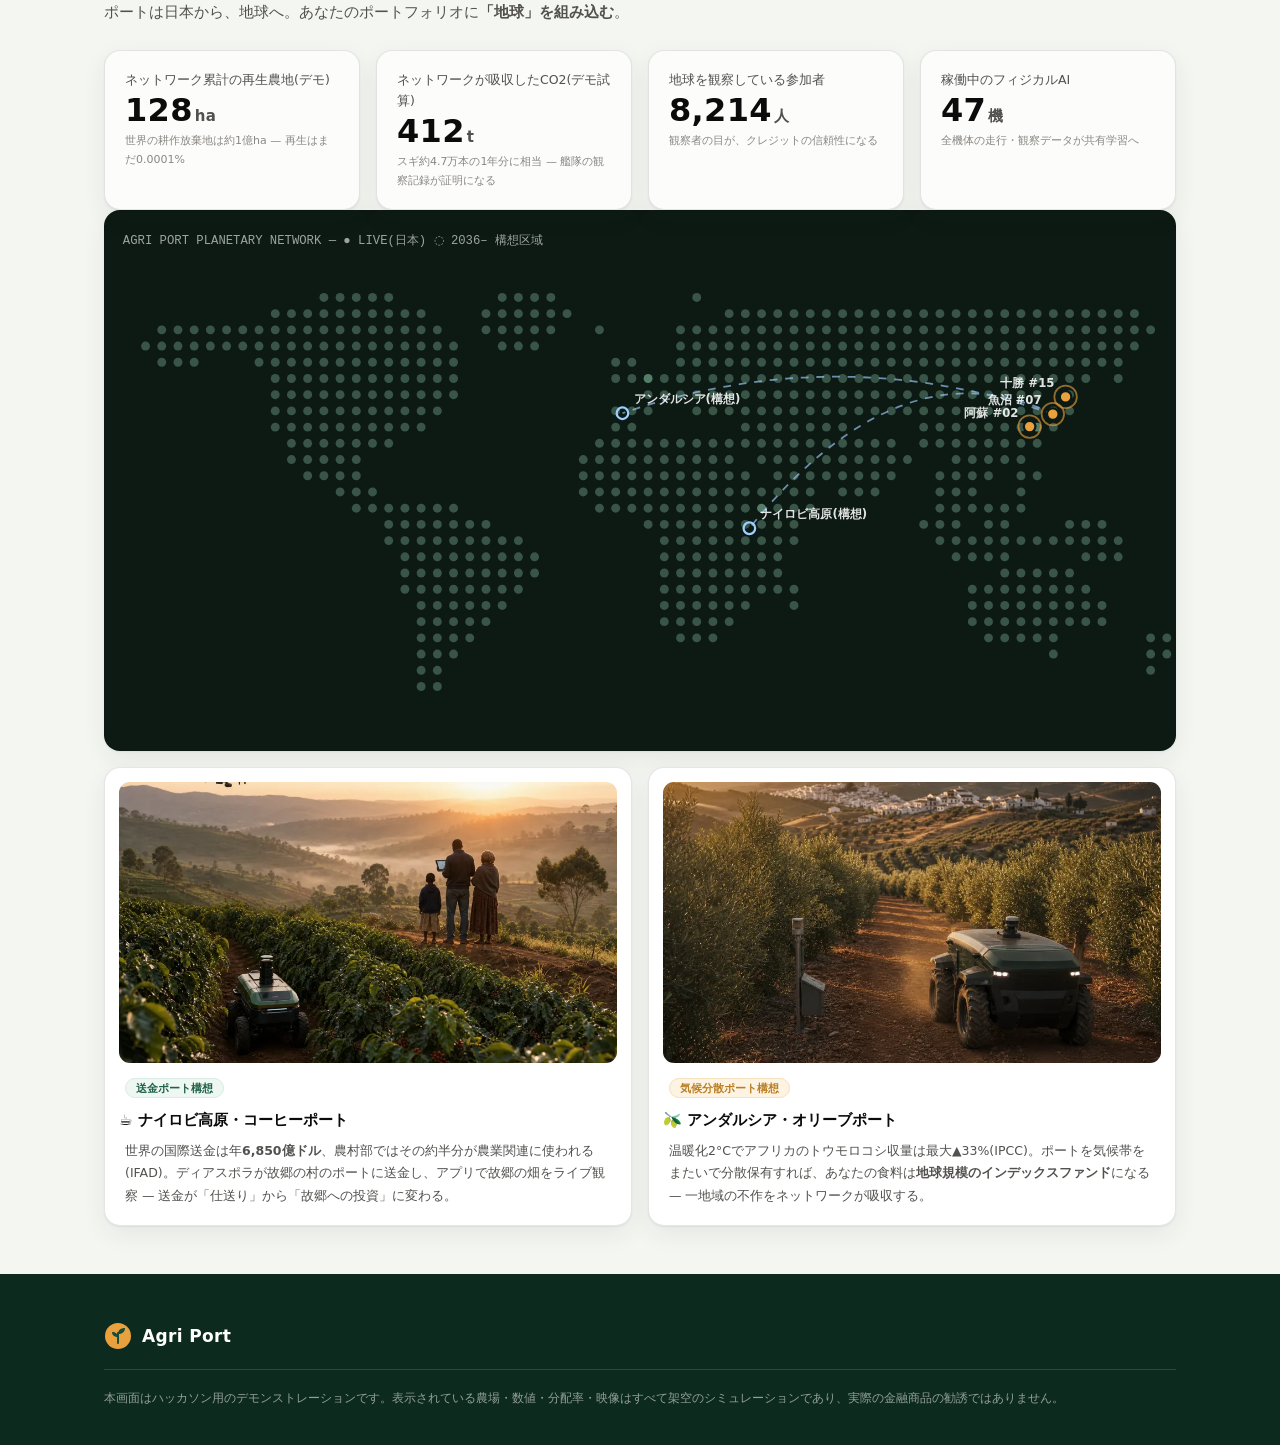
==== commit 1140d809: "ライブ観察を5カメラ体制に: 定点(圃場)/ハウス/選果場/ロボット視点/ドローンNDVI 全タブ実写化 - 新規動画2本を配置: video-cam-port-live(トラクタ+ドローンの定点)/" ====
--- a/app.html
+++ b/app.html
@@ -80,6 +80,8 @@
       <div class="live-stage card">
         <div class="cam-tabs" role="tablist" aria-label="カメラ切替">
           <button class="cam-tab on" data-cam="fixed" role="tab" aria-selected="true">📷 定点カメラ</button>
+          <button class="cam-tab" data-cam="house" role="tab" aria-selected="false">🍅 ハウスカメラ</button>
+          <button class="cam-tab" data-cam="pack" role="tab" aria-selected="false">🦿 選果場カメラ</button>
           <button class="cam-tab" data-cam="pov" role="tab" aria-selected="false">🤖 ロボット視点</button>
           <button class="cam-tab" data-cam="ndvi" role="tab" aria-selected="false">🚁 ドローンNDVI</button>
         </div>
@@ -156,6 +158,9 @@
           <svg id="camPov" class="cam-view hidden" viewBox="0 0 960 430" role="img" aria-label="AGRI-BOT 03の機体カメラ映像 — AI雑草検出(デモ用アニメーション)"></svg>
           <svg id="camNdvi" class="cam-view hidden" viewBox="0 0 960 430" role="img" aria-label="ドローンによるNDVI生育マップ(デモ用アニメーション)"></svg>
 
+          <video id="vidFixed" class="cam-video" src="assets/videos/video-cam-port-live.mp4" autoplay muted loop playsinline aria-label="ポート定点カメラのライブ映像 — 自律トラクタとドローン(生成動画)"></video>
+          <video id="vidHouse" class="cam-video hidden" src="assets/videos/video-cam-greenhouse.mp4" poster="assets/images/optimized/port-aso-ai-tomato-greenhouse.webp" autoplay muted loop playsinline aria-label="ハウス内カメラ — トマト収穫ロボの稼働(生成動画)"></video>
+          <video id="vidPack" class="cam-video hidden" src="assets/videos/video-humanoid-packhouse.mp4" poster="assets/images/optimized/section-2035-humanoid-packhouse-logistics.webp" autoplay muted loop playsinline aria-label="選果場カメラ — ヒューマノイドの選果・箱詰め(生成動画)"></video>
           <video id="vidPov" class="cam-video hidden" src="assets/videos/video-pov-weeding.mp4" autoplay muted loop playsinline aria-label="ロボット機体カメラのライブ映像(生成動画)"></video>
           <video id="vidNdvi" class="cam-video hidden" src="assets/videos/video-drone-scan.mp4" autoplay muted loop playsinline aria-label="ドローンの生育スキャン映像(生成動画)"></video>
           <div id="detLayer" class="det-layer hidden" aria-hidden="true"></div>
--- a/assets/app.css
+++ b/assets/app.css
@@ -80,7 +80,7 @@
 }
 .live-stage { overflow: hidden; }
 .cam-tabs {
-  display: flex; gap: 8px; padding: 10px 12px;
+  display: flex; gap: 8px; padding: 10px 12px; flex-wrap: wrap;
   background: #0d1a14;
 }
 .cam-tab {
@@ -91,8 +91,8 @@
 }
 .cam-tab:hover { background: rgba(255, 255, 255, 0.16); }
 .cam-tab.on { background: var(--amber); color: #1a1206; font-weight: 700; }
-.live-scene-wrap { position: relative; background: #0d1a14; }
-.live-scene-wrap svg { display: block; width: 100%; height: auto; }
+.live-scene-wrap { position: relative; background: #0d1a14; aspect-ratio: 960 / 430; }
+.live-scene-wrap svg.cam-view { position: absolute; inset: 0; width: 100%; height: 100%; display: block; }
 .cam-view.hidden { display: none; }
 .cam-video {
   position: absolute; inset: 0; width: 100%; height: 100%;
